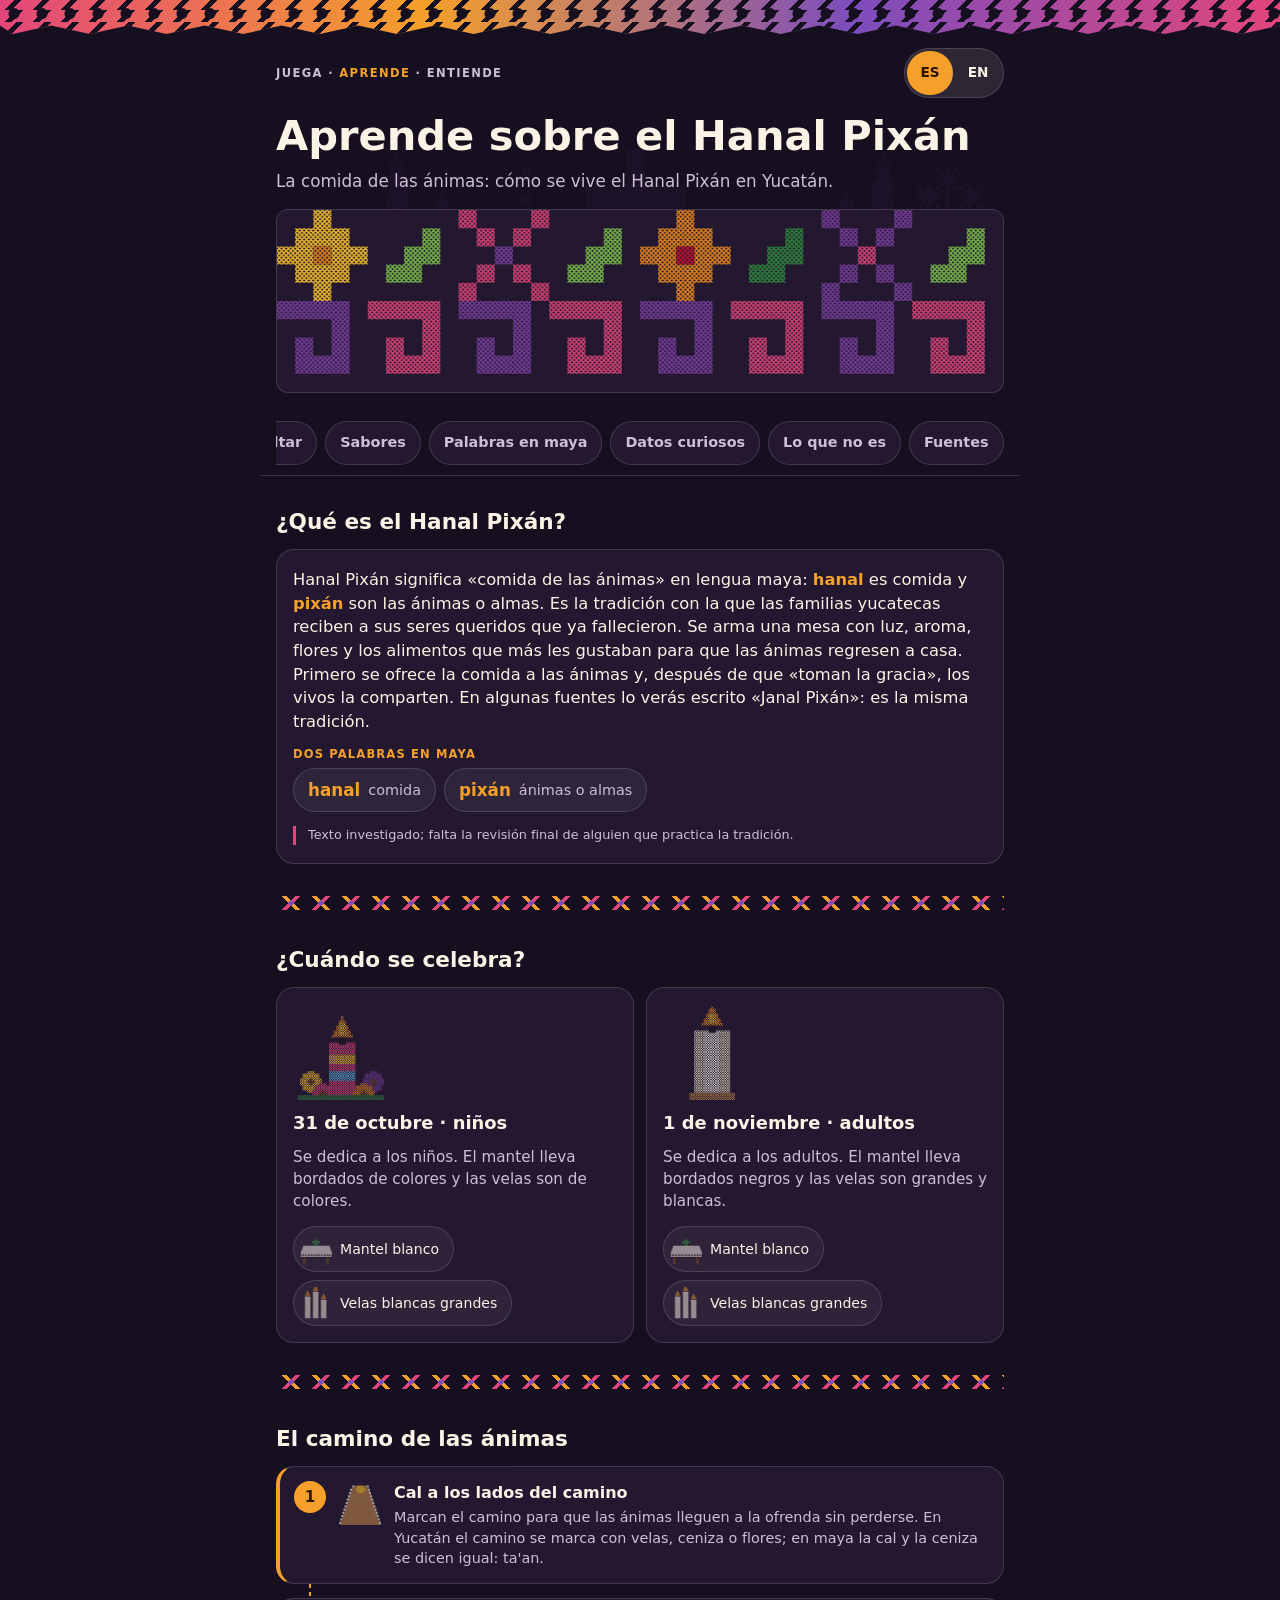
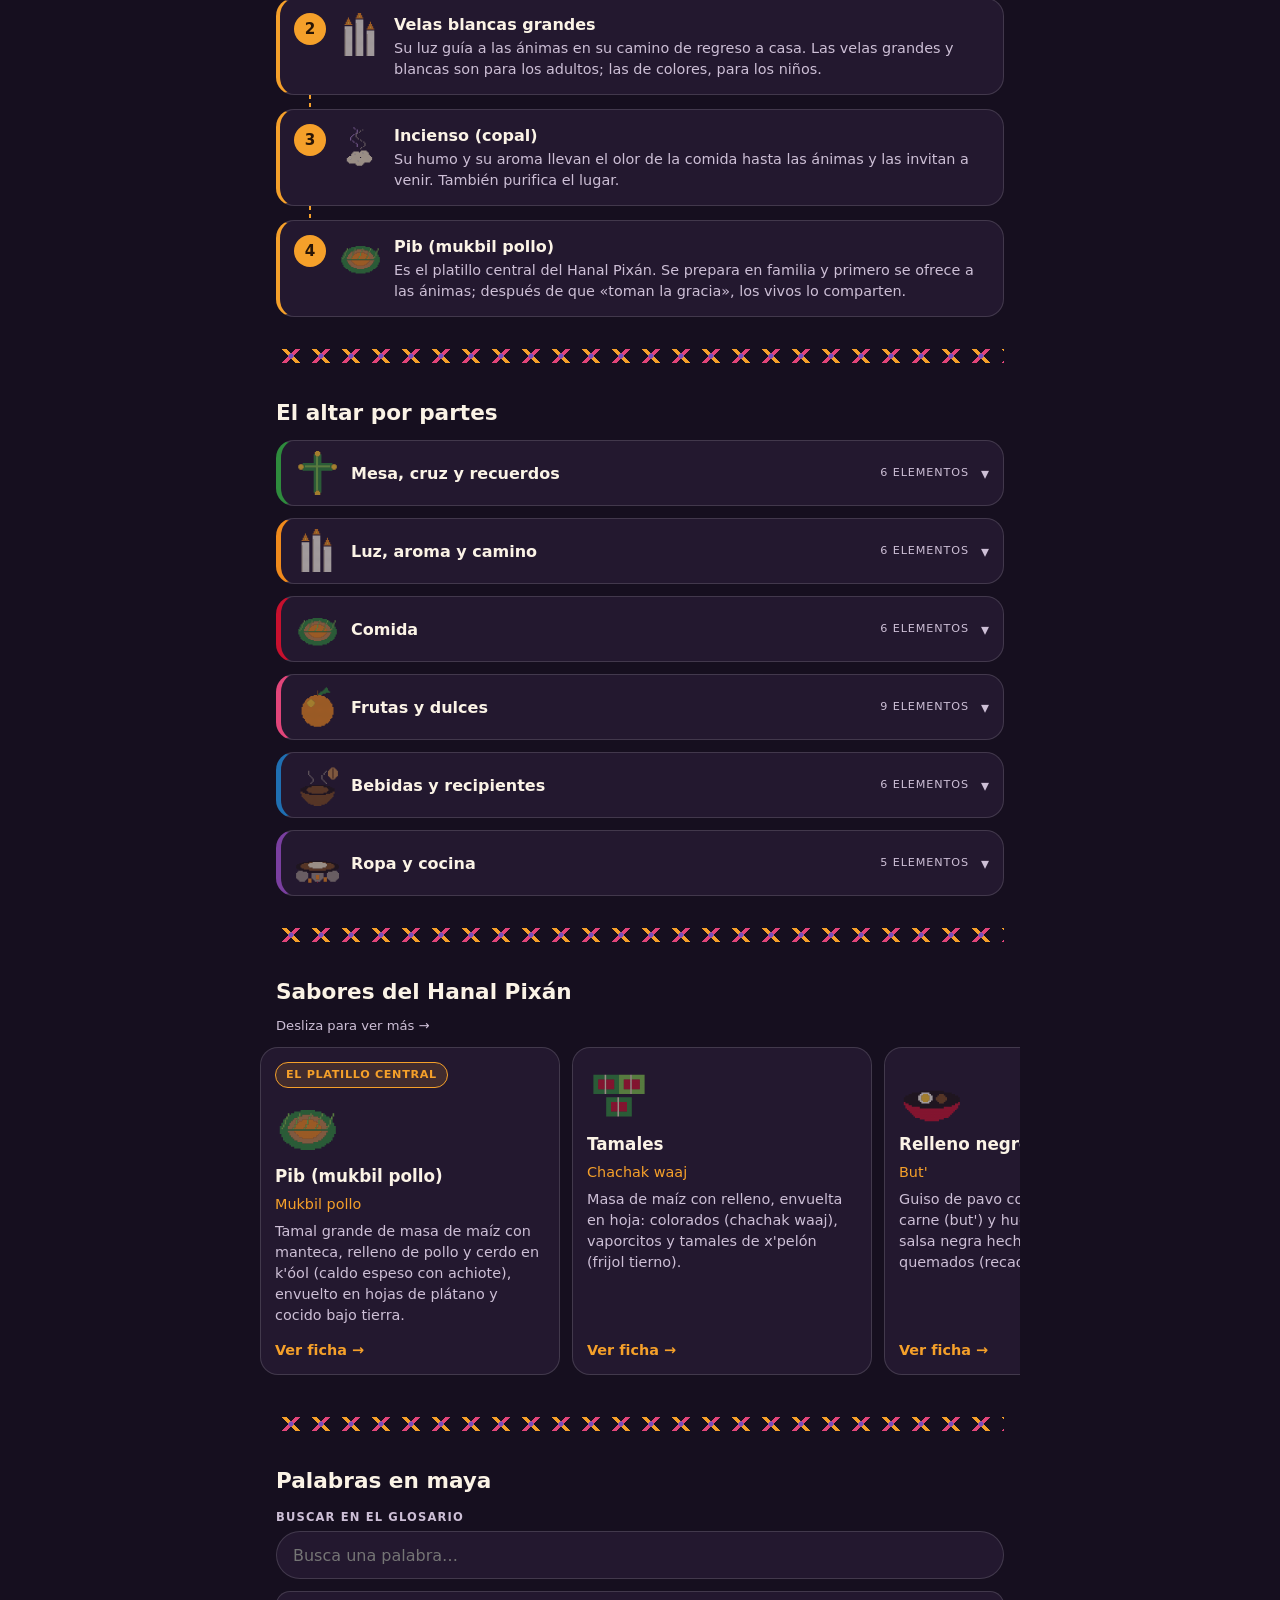
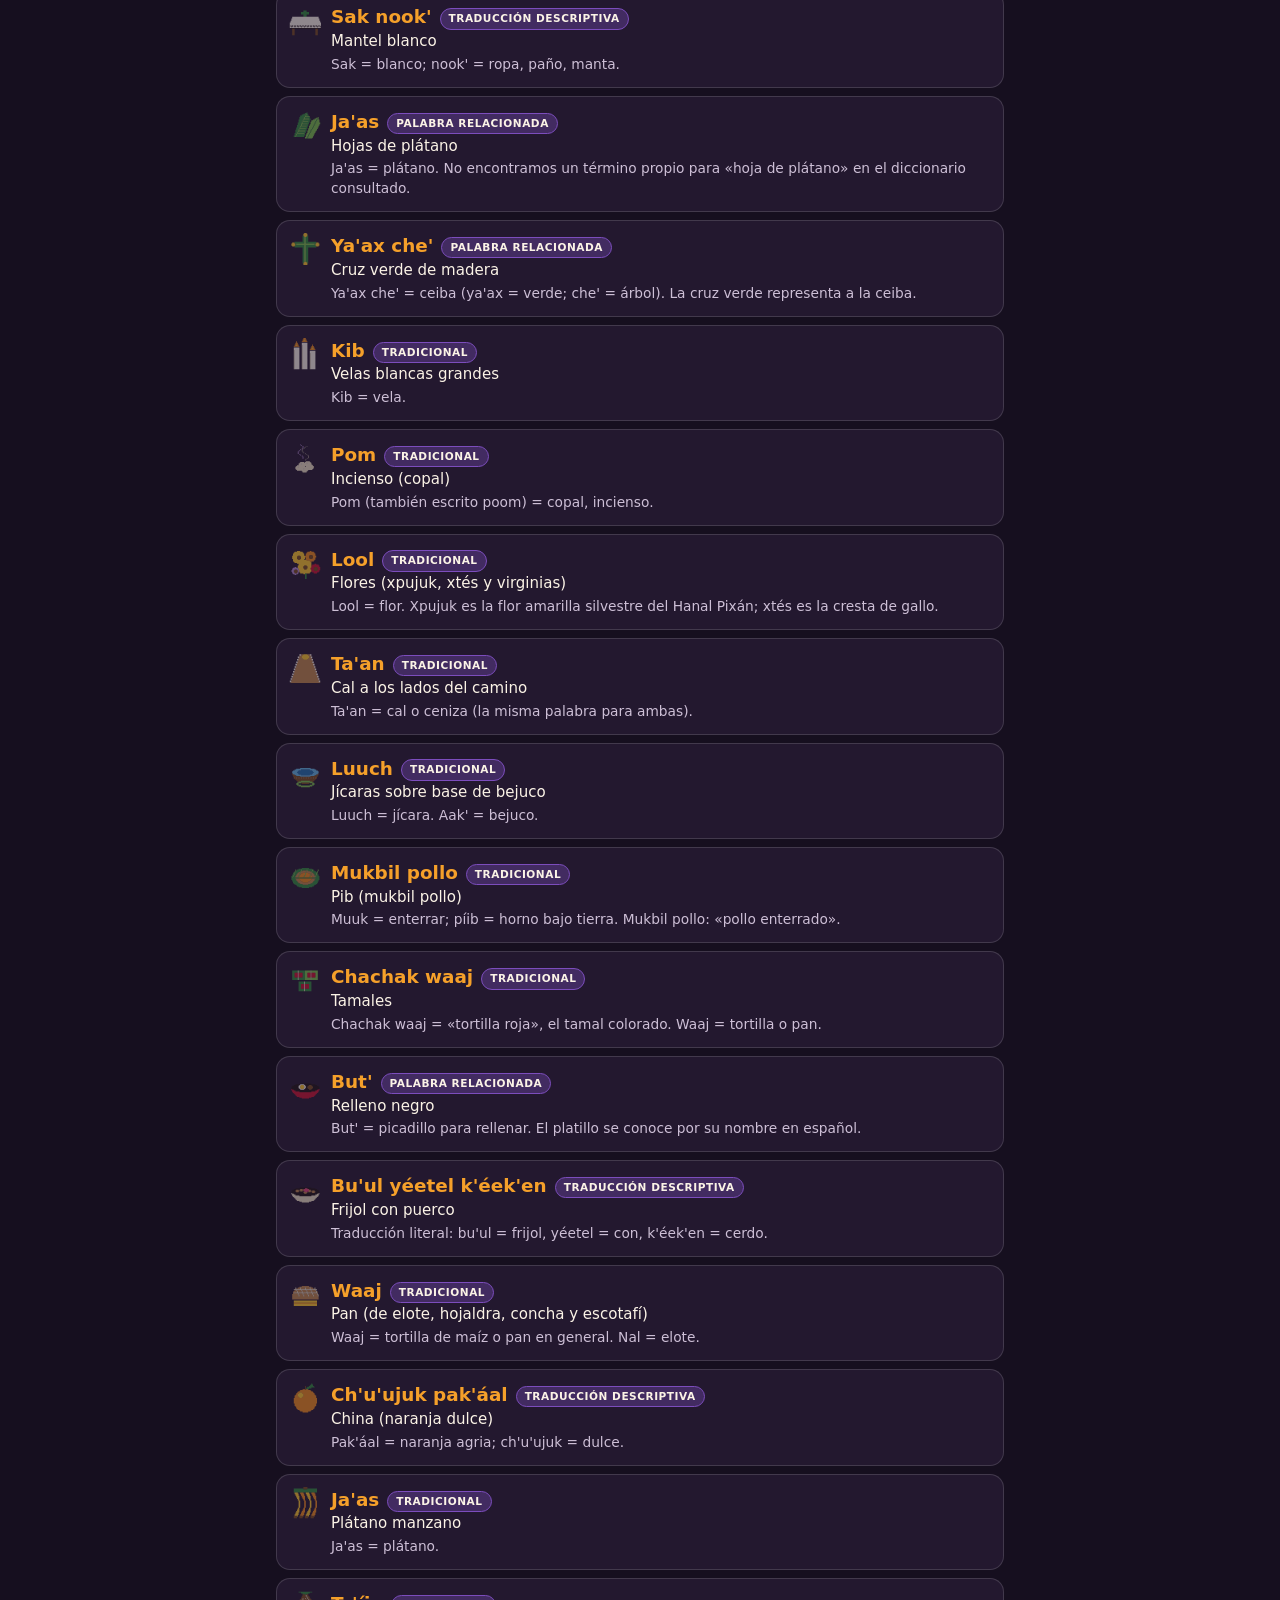
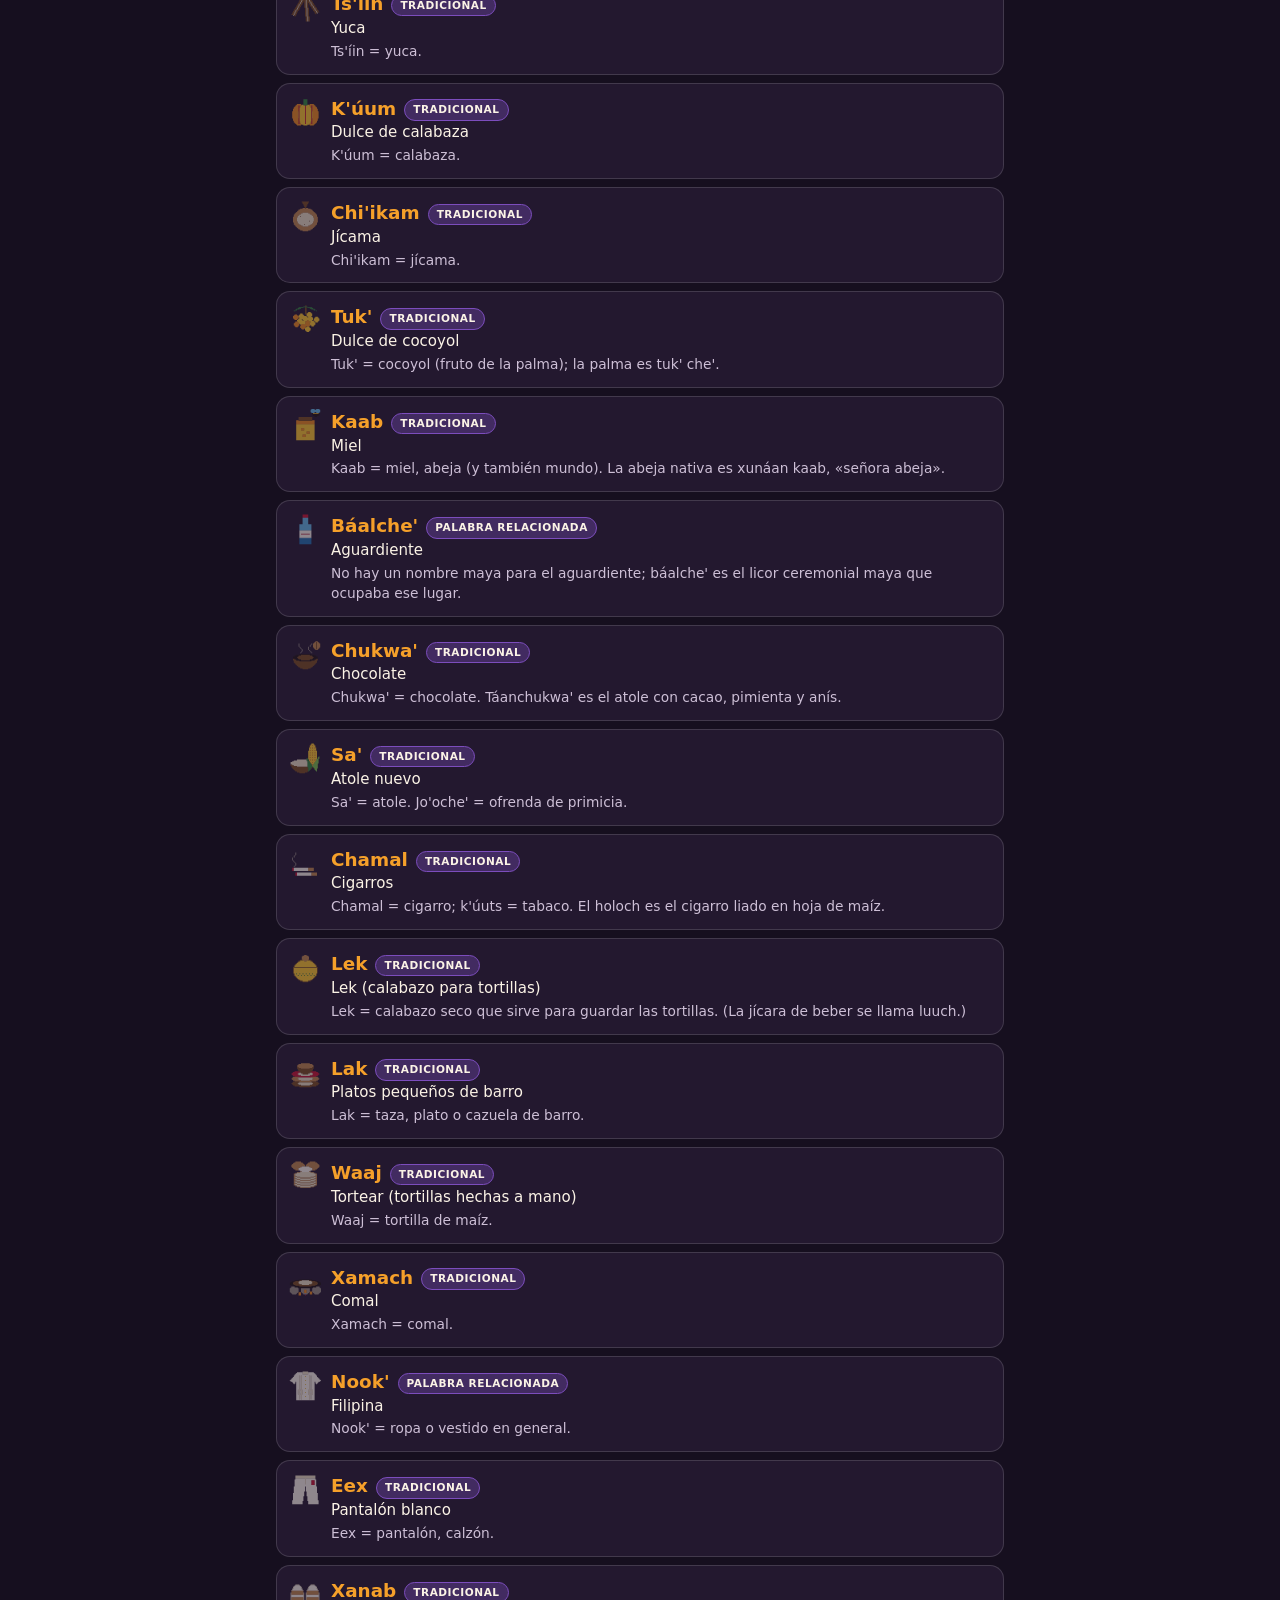
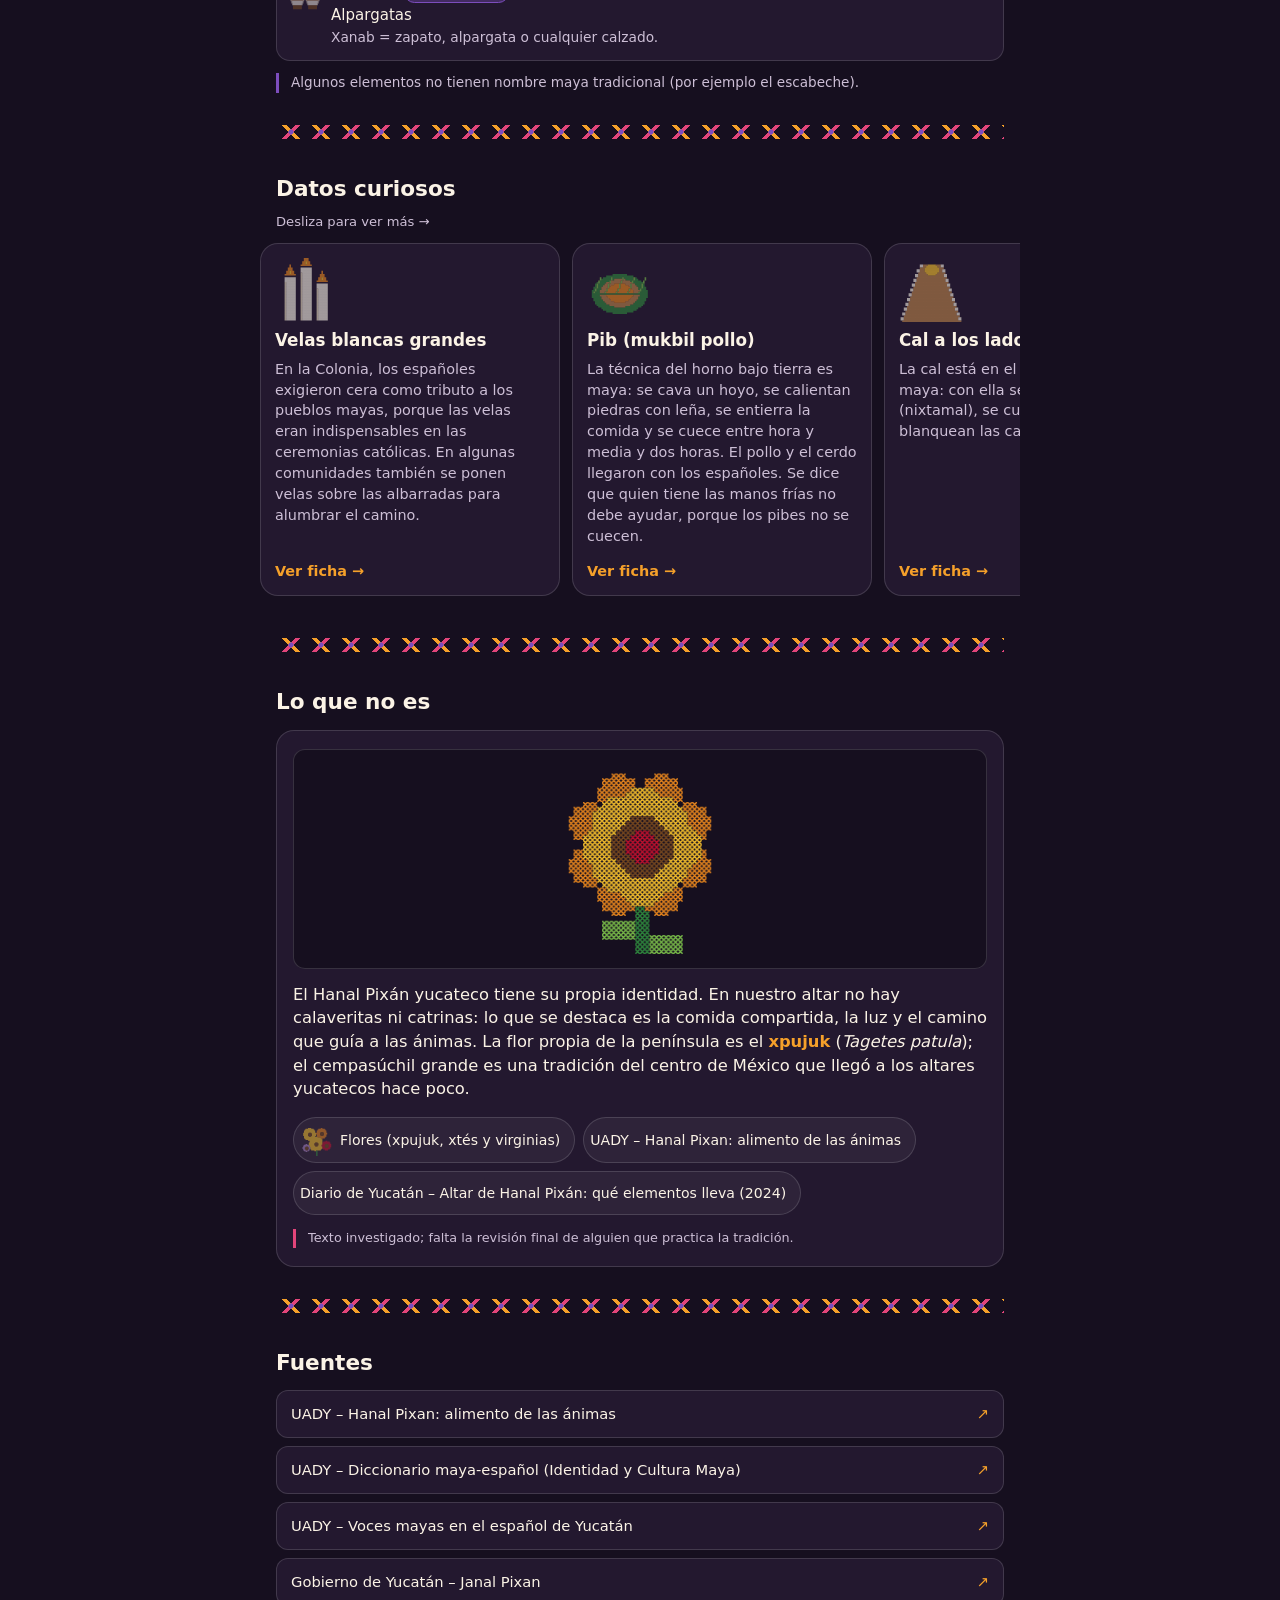
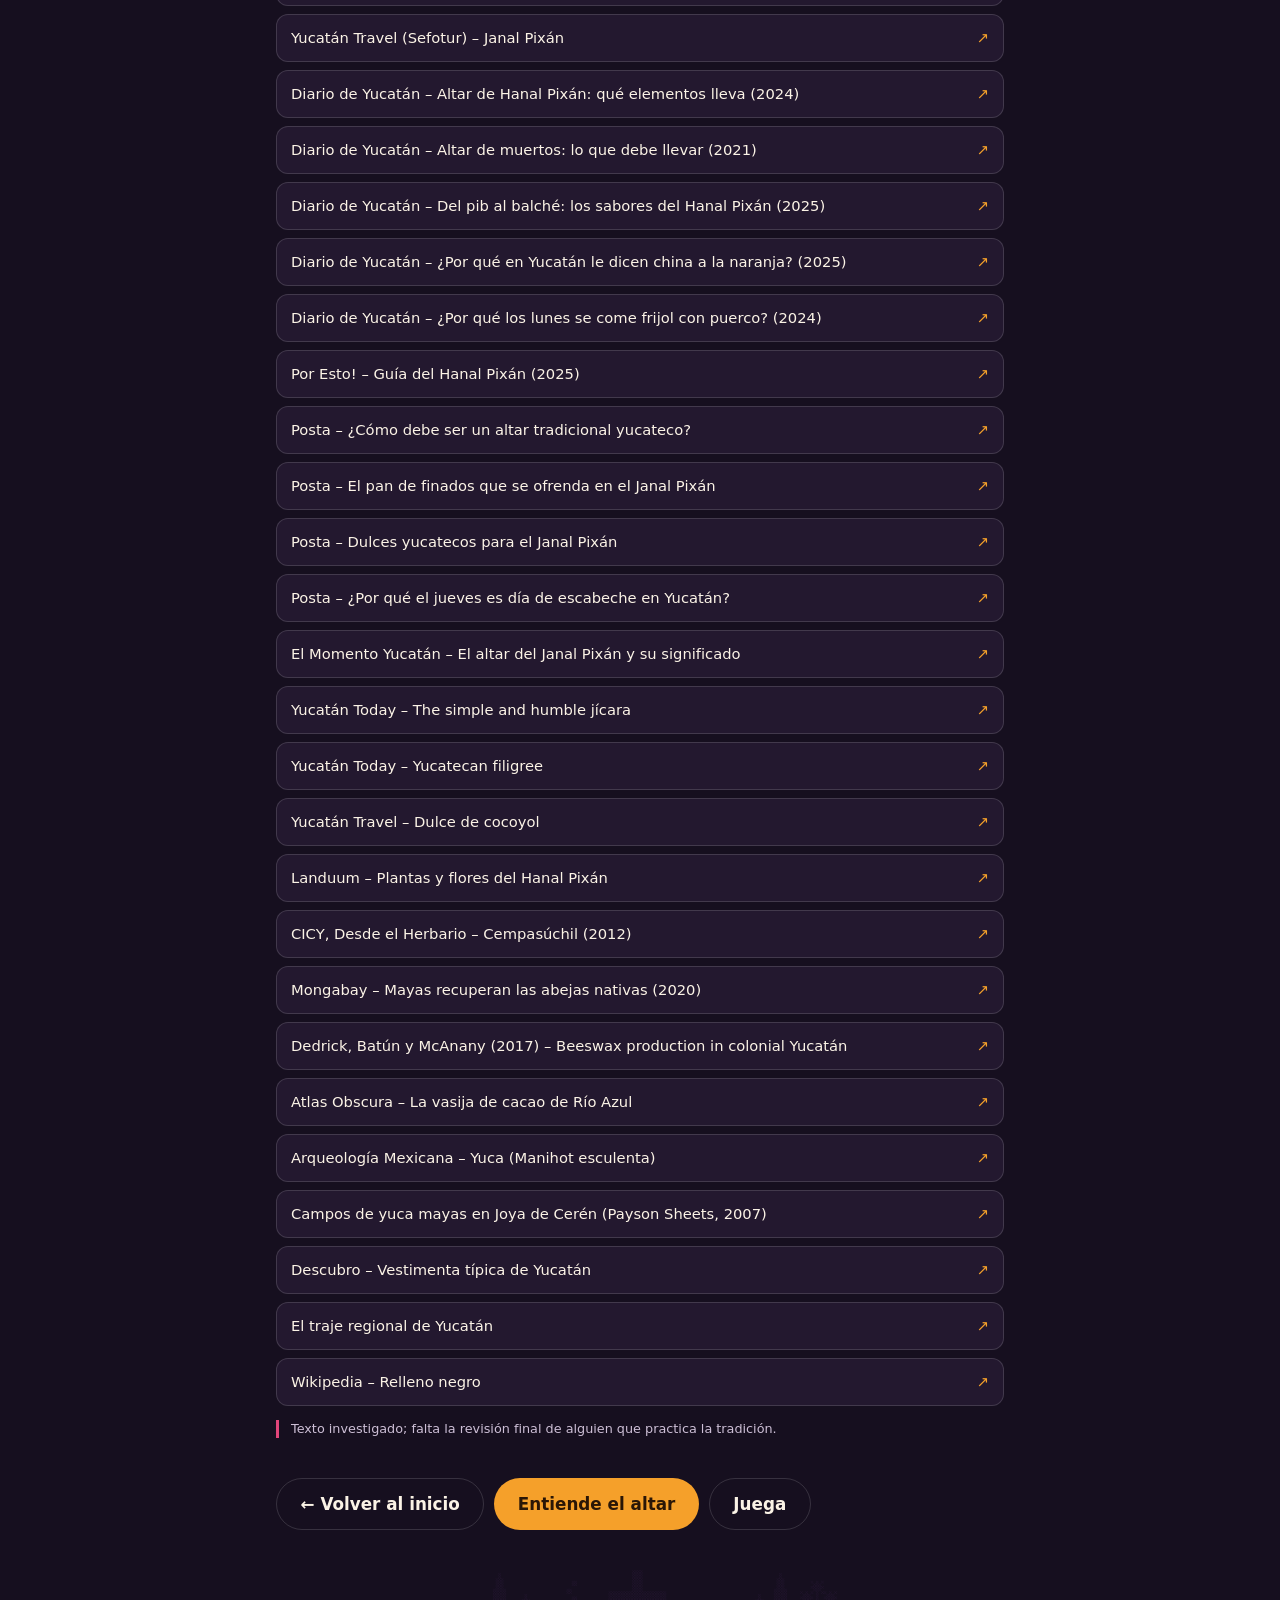
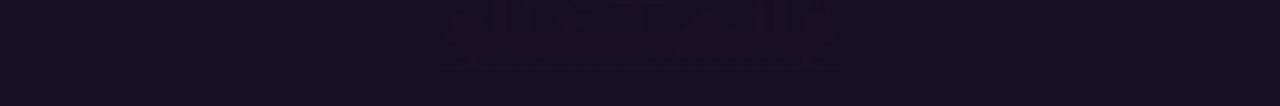
==== aprende/index.html @ 74413ccb "Aprende: pagina del Hanal Pixan (ES/EN) con SVG en punto de cruz, unida al inicio" ====
<!doctype html>
<html lang="es">
<head>
  <meta charset="utf-8">
  <meta name="viewport" content="width=device-width, initial-scale=1, viewport-fit=cover">
  <meta name="theme-color" content="#160f1f">
  <meta name="description" content="Aprende qué es el Hanal Pixán de Yucatán: cuándo se celebra, cómo se arma el altar, qué se come y las palabras en maya.">
  <title>Aprende · Hanal Pixán</title>
  <link rel="stylesheet" href="css/aprende.css">
</head>
<body>
  <div class="papel-picado" aria-hidden="true"></div>

  <noscript>
    <div class="noscript-aviso">
      <p lang="es">Esta página necesita JavaScript: los textos, las fichas y el cambio de idioma se cargan con él. Mientras tanto puedes ver la sección <a href="../entiende/">Entiende</a>.</p>
      <p lang="en">This page needs JavaScript: its texts, cards and language switch are loaded with it. In the meantime you can visit the <a href="../entiende/">Understand</a> section.</p>
    </div>
  </noscript>

  <main>
    <!-- 1) Cabecera -->
    <header class="cabecera" id="cabecera">
      <img class="silueta-altar silueta-altar--cabecera" src="img/iconos/altar-silueta.svg" alt="" loading="lazy" width="160" height="48" aria-hidden="true">
      <div class="fila-arriba">
        <p class="eyebrow"><span data-t="navJuega"></span> · <span class="resalta" data-t="navAprende"></span> · <span data-t="navEntiende"></span></p>
        <div data-idioma></div>
      </div>
      <h1 data-t="tituloPagina">Aprende sobre el Hanal Pixán</h1>
      <p class="intro" data-t-html="subtitulo">La comida de las ánimas: cómo se vive el Hanal Pixán en Yucatán.</p>
      <img class="cabecera-svg" data-img="cabecera" src="img/iconos/cabecera.svg" alt="" loading="lazy" width="160" height="40">
    </header>

    <!-- Menú de anclas -->
    <nav class="menu-anclas" aria-label="Secciones / Sections">
      <ul>
        <li><a href="#que-es" data-t="navQueEs"></a></li>
        <li><a href="#cuando" data-t="navCuando"></a></li>
        <li><a href="#camino" data-t="navCamino"></a></li>
        <li><a href="#altar" data-t="navAltar"></a></li>
        <li><a href="#sabores" data-t="navSabores"></a></li>
        <li><a href="#maya" data-t="navMaya"></a></li>
        <li><a href="#curiosos" data-t="navCuriosos"></a></li>
        <li><a href="#no-es" data-t="navNoEs"></a></li>
        <li><a href="#fuentes" data-t="navFuentes"></a></li>
      </ul>
    </nav>

    <p class="aviso-error" id="aviso-error" hidden></p>
    <p class="glos-vacio" id="cargando"></p>

    <!-- 2) ¿Qué es el Hanal Pixán? -->
    <section class="seccion" id="que-es">
      <h2 data-t="queEsTitulo">¿Qué es el Hanal Pixán?</h2>
      <div class="tarjeta">
        <p class="parrafo" data-t-html="textoB"></p>
        <span class="etiqueta" data-t="vocabTitulo"></span>
        <ul class="vocab">
          <li><b lang="yua">hanal</b><span data-t="significadoHanal"></span></li>
          <li><b lang="yua">pixán</b><span data-t="significadoPixan"></span></li>
        </ul>
        <p class="borrador" data-aviso hidden></p>
      </div>
    </section>

    <div class="separador-cruz" aria-hidden="true"></div>

    <!-- 3) ¿Cuándo se celebra? -->
    <section class="seccion" id="cuando">
      <h2 data-t="cuandoTitulo">¿Cuándo se celebra?</h2>
      <div class="fechas">
        <article class="fecha">
          <img class="fecha-svg" data-img="ninos" src="img/iconos/ninos.svg" alt="" loading="lazy">
          <h3 data-t="fecha31">31 de octubre · niños</h3>
          <p data-t="fecha31Texto"></p>
          <div class="chips" data-chips="ninos"></div>
        </article>
        <article class="fecha">
          <img class="fecha-svg" data-img="adultos" src="img/iconos/adultos.svg" alt="" loading="lazy">
          <h3 data-t="fecha1">1 de noviembre · adultos</h3>
          <p data-t="fecha1Texto"></p>
          <div class="chips" data-chips="adultos"></div>
        </article>
      </div>
    </section>

    <div class="separador-cruz" aria-hidden="true"></div>

    <!-- 4) El camino de las ánimas -->
    <section class="seccion" id="camino">
      <h2 data-t="caminoTitulo">El camino de las ánimas</h2>
      <ol class="camino" id="camino-pasos"></ol>
    </section>

    <div class="separador-cruz" aria-hidden="true"></div>

    <!-- 5) El altar por partes -->
    <section class="seccion" id="altar">
      <h2 data-t="altarTitulo">El altar por partes</h2>
      <div id="altar-zonas"></div>
    </section>

    <div class="separador-cruz" aria-hidden="true"></div>

    <!-- 6) Sabores del Hanal Pixán -->
    <section class="seccion" id="sabores">
      <h2 data-t="saboresTitulo">Sabores del Hanal Pixán</h2>
      <p class="pista-carrusel" data-t="desliza"></p>
      <div class="carrusel" id="sabores-carrusel"></div>
    </section>

    <div class="separador-cruz" aria-hidden="true"></div>

    <!-- 7) Palabras en maya -->
    <section class="seccion" id="maya">
      <h2 data-t="mayaTitulo">Palabras en maya</h2>
      <label class="etiqueta suave" for="buscador" data-t="buscadorLabel"></label>
      <input class="buscador" id="buscador" type="search" autocomplete="off">
      <p class="glos-vacio" id="glos-vacio" hidden></p>
      <ul class="glosario" id="glosario"></ul>
      <p class="nota-glosario" data-t="notaSin"></p>
    </section>

    <div class="separador-cruz" aria-hidden="true"></div>

    <!-- 8) Datos curiosos -->
    <section class="seccion" id="curiosos">
      <h2 data-t="curiososTitulo">Datos curiosos</h2>
      <p class="pista-carrusel" data-t="desliza"></p>
      <div class="carrusel" id="curiosos-carrusel"></div>
    </section>

    <div class="separador-cruz" aria-hidden="true"></div>

    <!-- 9) Lo que no es -->
    <section class="seccion" id="no-es">
      <h2 data-t="noEsTitulo">Lo que no es</h2>
      <div class="tarjeta" id="tarjeta-no-es">
        <p class="parrafo" data-t-html="textoC"></p>
        <div class="chips" id="no-es-chips"></div>
        <p class="borrador" data-aviso hidden></p>
      </div>
    </section>

    <div class="separador-cruz" aria-hidden="true"></div>

    <!-- 10) Fuentes -->
    <section class="seccion" id="fuentes">
      <h2 data-t="fuentesTitulo">Fuentes</h2>
      <ul class="fuentes-lista" id="fuentes-lista"></ul>
      <p class="borrador" data-aviso hidden></p>
    </section>

    <!-- 11) Pie -->
    <footer class="pie">
      <img class="silueta-altar silueta-altar--pie" src="img/iconos/altar-silueta.svg" alt="" loading="lazy" width="160" height="48" aria-hidden="true">
      <a class="boton secundario" href="../index.html" data-interno="../index.html" data-t="inicio"></a>
      <a class="boton" href="../entiende/" data-interno="../entiende/" data-t="irEntiende"></a>
      <a class="boton secundario" href="../juega/" data-interno="../juega/" data-t="irJuega"></a>
    </footer>
  </main>

  <script src="js/textos.js"></script>
  <script src="js/aprende.js"></script>
</body>
</html>
---- aprende/css/aprende.css ----
/* Aprende — estilos (mobile-first). Paleta compartida con Entiende, redeclarada aquí
   para no depender de esa carpeta. */
:root {
  --fondo: #160f1f;
  --fondo-2: #23182f;
  --texto: #fbf3e6;
  --texto-suave: #cdbfd6;
  --naranja: #f5a02a;   /* xpujuk */
  --rosa: #e2457a;      /* papel picado */
  --morado: #7c4dbd;
  --borde: rgba(255, 255, 255, 0.14);
  --sombra: 0 10px 30px rgba(0, 0, 0, 0.45);
  --radio: 18px;
}

* { box-sizing: border-box; }

html { scroll-behavior: smooth; }

html, body {
  margin: 0;
  background: var(--fondo);
  color: var(--texto);
  font-family: system-ui, -apple-system, "Segoe UI", Roboto, sans-serif;
  line-height: 1.45;
  -webkit-tap-highlight-color: transparent;
}

body { overflow-x: hidden; }

img { max-width: 100%; image-rendering: auto; }

/* Foto real (el equipo puede agregarla): se recorta a la caja, nunca queda estirada */
img.foto { display: block; object-fit: cover; border-radius: 12px; }

a { color: var(--naranja); }

:focus-visible { outline: 3px solid var(--naranja); outline-offset: 2px; }

[hidden] { display: none !important; }

main {
  max-width: 520px;
  margin: 0 auto;
  padding: 0 16px calc(36px + env(safe-area-inset-bottom));
}
@media (min-width: 900px) { main { max-width: 760px; } }

/* ---------- Franja de papel picado (CSS puro) ---------- */
.papel-picado {
  height: 34px;
  background:
    radial-gradient(circle at 50% 40%, var(--fondo) 5px, transparent 6px) 0 0 / 28px 34px,
    linear-gradient(135deg, transparent 40%, var(--fondo) 41% 59%, transparent 60%) 0 22px / 28px 12px,
    linear-gradient(90deg, var(--rosa), var(--naranja), var(--morado), var(--rosa));
  clip-path: polygon(0 0, 100% 0, 100% 75%, 97% 100%, 94% 75%, 91% 100%, 88% 75%, 85% 100%, 82% 75%, 79% 100%, 76% 75%, 73% 100%, 70% 75%, 67% 100%, 64% 75%, 61% 100%, 58% 75%, 55% 100%, 52% 75%, 49% 100%, 46% 75%, 43% 100%, 40% 75%, 37% 100%, 34% 75%, 31% 100%, 28% 75%, 25% 100%, 22% 75%, 19% 100%, 16% 75%, 13% 100%, 10% 75%, 7% 100%, 4% 75%, 1% 100%, 0 75%);
}

/* ---------- Botones y píldoras ---------- */
.boton {
  display: inline-flex;
  align-items: center;
  justify-content: center;
  gap: 0.5em;
  min-height: 52px;
  padding: 0 1.4em;
  border: 0;
  border-radius: 999px;
  background: var(--naranja);
  color: #2a1606;
  font: inherit;
  font-weight: 700;
  font-size: 1.05rem;
  text-decoration: none;
  cursor: pointer;
}
.boton.secundario {
  background: transparent;
  color: var(--texto);
  border: 1.5px solid var(--borde);
}

/* ---------- Selector de idioma ---------- */
.selector-idioma {
  display: inline-flex;
  padding: 2px;
  gap: 2px;
  border-radius: 999px;
  background: rgba(255, 255, 255, 0.1);
  border: 1px solid var(--borde);
}
.selector-idioma button {
  min-width: 46px;
  min-height: 44px;
  padding: 0 10px;
  border: 0;
  border-radius: 999px;
  background: transparent;
  color: var(--texto);
  font: inherit;
  font-weight: 700;
  font-size: 0.85rem;
  cursor: pointer;
}
.selector-idioma button[aria-pressed="true"] { background: var(--naranja); color: #2a1606; }

/* ---------- Cabecera ---------- */
.cabecera {
  position: relative;
  padding-top: 14px;
}
/* el contenido se posiciona para que se pinte por delante de la silueta */
.cabecera > :not(.silueta-altar) { position: relative; }
.fila-arriba {
  display: flex;
  justify-content: space-between;
  align-items: center;
  gap: 12px;
}
.eyebrow {
  margin: 0;
  color: var(--texto-suave);
  font-weight: 700;
  letter-spacing: 0.12em;
  text-transform: uppercase;
  font-size: 0.72rem;
}
.eyebrow .resalta { color: var(--naranja); }

h1 {
  font-size: clamp(1.9rem, 8vw, 2.6rem);
  line-height: 1.08;
  margin: 16px 0 10px;
}
.intro { color: var(--texto-suave); margin: 0 0 16px; font-size: 1.05rem; }

.cabecera-svg {
  display: block;
  width: 100%;
  height: auto;
  border: 1px solid var(--borde);
  border-radius: 12px;
  background: var(--fondo-2);
}

/* ---------- Silueta de altar (marca de agua al 10%) ----------
   Dos apariciones: detrás del título en la cabecera y detrás de los botones del
   pie. La máscara se disuelve sobre las 10 primeras filas, que el dibujo deja
   vacías, así que nunca se le corta la cruz ni las llamas. Decoración: sin lectura. */
.silueta-altar {
  position: absolute;
  display: block;
  height: auto;
  opacity: 0.1;
  pointer-events: none;
  -webkit-mask-image: linear-gradient(to bottom, transparent 0, #000 22%, #000 100%);
  mask-image: linear-gradient(to bottom, transparent 0, #000 22%, #000 100%);
}
.silueta-altar--cabecera {
  left: 0;
  right: 0;
  top: 50%;
  width: 100%;
  transform: translateY(-50%);
}
.silueta-altar--pie {
  left: 0;
  right: 0;
  bottom: 0;
  width: min(100%, 420px);
  margin-inline: auto;
}

/* ---------- Menú de anclas (pegajoso) ---------- */
.menu-anclas {
  position: sticky;
  top: 0;
  z-index: 30;
  margin: 18px -16px 0;
  padding: 10px 16px;
  background: var(--fondo);
  border-bottom: 1px solid var(--borde);
}
.menu-anclas ul {
  display: flex;
  gap: 8px;
  list-style: none;
  margin: 0;
  padding: 0;
  overflow-x: auto;
  scrollbar-width: none;
}
.menu-anclas ul::-webkit-scrollbar { display: none; }
.menu-anclas a {
  display: inline-flex;
  align-items: center;
  min-height: 44px;
  padding: 0 14px;
  border: 1px solid var(--borde);
  border-radius: 999px;
  background: var(--fondo-2);
  color: var(--texto-suave);
  text-decoration: none;
  font-size: 0.9rem;
  font-weight: 600;
  white-space: nowrap;
}
.menu-anclas a.activo {
  background: var(--naranja);
  border-color: var(--naranja);
  color: #2a1606;
}

/* ---------- Secciones y tarjetas ---------- */
.seccion { margin-top: 30px; scroll-margin-top: 66px; }
.seccion h2 { font-size: 1.35rem; margin: 0 0 12px; }
.seccion .sub { margin: -6px 0 12px; color: var(--texto-suave); font-size: 0.95rem; }

.tarjeta {
  background: var(--fondo-2);
  border: 1px solid var(--borde);
  border-radius: var(--radio);
  padding: 18px 16px;
}
.tarjeta + .tarjeta { margin-top: 12px; }
.parrafo { margin: 0 0 12px; font-size: 1.02rem; }
.parrafo:last-child { margin-bottom: 0; }
.parrafo em[lang="yua"] { color: var(--naranja); font-style: normal; font-weight: 600; }

/* Imagen general dentro de una tarjeta (foto real si existe; si no, el SVG) */
.img-seccion {
  display: block;
  width: 100%;
  max-height: 220px;
  margin-bottom: 14px;
  border-radius: 12px;
}
.img-seccion:not(.foto) {
  object-fit: contain;
  padding: 14px;
  background: var(--fondo);
  border: 1px solid var(--borde);
}

.etiqueta {
  display: block;
  margin-bottom: 6px;
  color: var(--naranja);
  font-size: 0.72rem;
  font-weight: 700;
  letter-spacing: 0.1em;
  text-transform: uppercase;
}
.etiqueta.suave { color: var(--texto-suave); }

/* Palabras: hanal / pixán */
.vocab {
  list-style: none;
  display: flex;
  flex-wrap: wrap;
  gap: 8px;
  margin: 4px 0 0;
  padding: 0;
}
.vocab li {
  display: flex;
  align-items: center;
  gap: 8px;
  min-height: 44px;
  padding: 8px 14px;
  border: 1px solid var(--borde);
  border-radius: 999px;
  background: rgba(255, 255, 255, 0.06);
  font-size: 0.9rem;
}
.vocab b { color: var(--naranja); font-size: 1.05rem; }
.vocab span { color: var(--texto-suave); }

/* ---------- Separador de punto de cruz ---------- */
.separador-cruz {
  height: 22px;
  padding: 4px 0;
  margin-top: 28px;
  background-image:
    radial-gradient(circle at 50% 50%, var(--morado) 0 2.4px, transparent 2.8px),
    linear-gradient(45deg, transparent calc(50% - 2px), var(--naranja) calc(50% - 2px) calc(50% + 2px), transparent calc(50% + 2px)),
    linear-gradient(-45deg, transparent calc(50% - 2px), var(--rosa) calc(50% - 2px) calc(50% + 2px), transparent calc(50% + 2px));
  background-size: 30px 14px, 30px 14px, 30px 14px;
  background-repeat: repeat-x;
  background-origin: content-box;
  background-clip: content-box;
}

/* ---------- Fechas (31 oct / 1 nov) ---------- */
.fechas { display: grid; gap: 12px; }
@media (min-width: 560px) { .fechas { grid-template-columns: 1fr 1fr; } }

.fecha {
  display: flex;
  flex-direction: column;
  gap: 10px;
  background: var(--fondo-2);
  border: 1px solid var(--borde);
  border-radius: var(--radio);
  padding: 16px;
}
.fecha .fecha-svg { width: 96px; height: 96px; }
.fecha h3 { margin: 0; font-size: 1.12rem; }
.fecha p { margin: 0; color: var(--texto-suave); font-size: 0.95rem; }

.chips { display: flex; flex-wrap: wrap; gap: 8px; margin-top: auto; padding-top: 4px; }
.chip {
  display: inline-flex;
  align-items: center;
  gap: 8px;
  min-height: 44px;
  padding: 6px 14px 6px 6px;
  border: 1px solid var(--borde);
  border-radius: 999px;
  background: rgba(255, 255, 255, 0.05);
  color: var(--texto);
  font: inherit;
  font-size: 0.88rem;
  text-align: left;
  text-decoration: none;
  cursor: pointer;
}
.chip img { width: 32px; height: 32px; flex: none; }
.chip:hover { border-color: var(--naranja); }

/* ---------- Camino de las ánimas (línea de tiempo) ---------- */
.camino { list-style: none; margin: 0; padding: 0; }
.camino li { position: relative; margin-bottom: 14px; }
.camino li:not(:last-child)::after {
  content: "";
  position: absolute;
  left: 33px;
  bottom: -15px;
  width: 2px;
  height: 15px;
  background: repeating-linear-gradient(180deg, var(--naranja) 0 4px, transparent 4px 8px);
}
.paso {
  display: flex;
  align-items: flex-start;
  gap: 12px;
  width: 100%;
  min-height: 52px;
  padding: 14px;
  background: var(--fondo-2);
  border: 1px solid var(--borde);
  border-left: 4px solid var(--naranja);
  border-radius: var(--radio);
  color: var(--texto);
  font: inherit;
  text-align: left;
  cursor: pointer;
}
.paso:hover { border-color: var(--naranja); }
.paso-n {
  flex: none;
  width: 32px;
  height: 32px;
  display: grid;
  place-items: center;
  border-radius: 50%;
  background: var(--naranja);
  color: #2a1606;
  font-weight: 700;
  font-size: 0.95rem;
}
.paso-img { width: 44px; height: 44px; flex: none; }
.paso-txt { display: block; }
.paso-txt strong { display: block; font-size: 1rem; }
.paso-txt span { display: block; margin-top: 2px; color: var(--texto-suave); font-size: 0.9rem; }

/* ---------- Altar por partes (acordeones) ---------- */
.zona {
  background: var(--fondo-2);
  border: 1px solid var(--borde);
  border-left: 5px solid var(--zona, var(--naranja));
  border-radius: var(--radio);
  margin-bottom: 12px;
  overflow: hidden;
}
.zona summary {
  display: flex;
  align-items: center;
  gap: 12px;
  min-height: 62px;
  padding: 10px 14px;
  cursor: pointer;
  list-style: none;
}
.zona summary::-webkit-details-marker { display: none; }
.zona summary::after {
  content: "▾";
  color: var(--texto-suave);
  font-size: 1rem;
  transition: transform 0.2s;
}
.zona[open] summary::after { transform: rotate(180deg); }
.zona-icono { width: 44px; height: 44px; flex: none; }
.zona-nombre { flex: 1; font-weight: 700; }
.zona-cuenta {
  color: var(--texto-suave);
  font-size: 0.7rem;
  letter-spacing: 0.08em;
  text-transform: uppercase;
}
.zona-lista {
  list-style: none;
  margin: 0;
  padding: 8px 10px 12px;
  display: grid;
  gap: 6px;
  border-top: 1px solid var(--borde);
}
.el-btn {
  display: flex;
  align-items: center;
  gap: 10px;
  width: 100%;
  min-height: 56px;
  padding: 8px 10px;
  background: rgba(255, 255, 255, 0.04);
  border: 1px solid transparent;
  border-radius: 12px;
  color: var(--texto);
  font: inherit;
  text-align: left;
  cursor: pointer;
}
.el-btn:hover, .el-btn:focus-visible { border-color: var(--borde); background: rgba(255, 255, 255, 0.07); }
.el-btn img { width: 44px; height: 44px; flex: none; }
.el-btn .el-n { display: block; color: var(--naranja); font-size: 0.75rem; font-weight: 700; }
.el-btn .el-nombre { display: block; font-weight: 600; font-size: 0.98rem; }
.el-btn small { display: block; color: var(--texto-suave); font-size: 0.84rem; }

/* ---------- Carruseles (Sabores / Datos curiosos) ---------- */
.pista-carrusel { margin: -4px 0 10px; color: var(--texto-suave); font-size: 0.82rem; }
.carrusel {
  display: grid;
  grid-auto-flow: column;
  grid-auto-columns: min(80%, 300px);
  gap: 12px;
  overflow-x: auto;
  scroll-snap-type: x mandatory;
  margin: 0 -16px;
  padding: 2px 16px 10px;
  scrollbar-width: none;
}
.carrusel::-webkit-scrollbar { display: none; }
.carrusel > * { scroll-snap-align: start; }

.card {
  display: flex;
  flex-direction: column;
  gap: 6px;
  min-height: 100%;
  padding: 14px;
  background: var(--fondo-2);
  border: 1px solid var(--borde);
  border-radius: var(--radio);
  color: var(--texto);
  font: inherit;
  text-align: left;
  cursor: pointer;
}
.card:hover { border-color: var(--naranja); }
.card .card-svg { width: 64px; height: 64px; }
.card .nombre { font-weight: 700; font-size: 1.05rem; }
.card .maya { color: var(--naranja); font-size: 0.9rem; }
.card .frase { color: var(--texto-suave); font-size: 0.9rem; }
.card .ver-ficha {
  margin-top: auto;
  padding-top: 8px;
  color: var(--naranja);
  font-weight: 700;
  font-size: 0.9rem;
}
.badge {
  align-self: flex-start;
  padding: 4px 10px;
  border: 1px solid var(--naranja);
  border-radius: 999px;
  background: rgba(245, 160, 42, 0.14);
  color: var(--naranja);
  font-size: 0.7rem;
  font-weight: 700;
  letter-spacing: 0.06em;
  text-transform: uppercase;
}

/* ---------- Palabras en maya ---------- */
.buscador {
  width: 100%;
  min-height: 48px;
  padding: 0 16px;
  border: 1px solid var(--borde);
  border-radius: 999px;
  background: var(--fondo-2);
  color: var(--texto);
  font: inherit;
  font-size: 1rem;
}
.glosario { list-style: none; margin: 12px 0 0; padding: 0; display: grid; gap: 8px; }
.glos-item {
  display: flex;
  align-items: flex-start;
  gap: 10px;
  padding: 12px;
  background: var(--fondo-2);
  border: 1px solid var(--borde);
  border-radius: 14px;
}
.glos-icono { width: 32px; height: 32px; flex: none; }
.palabra { color: var(--naranja); font-weight: 700; font-size: 1.15rem; }
.glos-nombre { display: block; font-size: 0.94rem; }
.glos-nota { display: block; margin-top: 2px; color: var(--texto-suave); font-size: 0.86rem; }
.glos-vacio { color: var(--texto-suave); font-size: 0.92rem; }
.nota-glosario {
  margin: 12px 0 0;
  color: var(--texto-suave);
  font-size: 0.85rem;
  padding-left: 12px;
  border-left: 3px solid var(--morado);
}
.etiqueta-tipo {
  display: inline-block;
  margin-left: 8px;
  padding: 2px 8px;
  border-radius: 999px;
  background: rgba(124, 77, 189, 0.35);
  border: 1px solid var(--morado);
  color: var(--texto);
  font-size: 0.66rem;
  font-weight: 700;
  letter-spacing: 0.05em;
  text-transform: uppercase;
  vertical-align: middle;
}

/* ---------- Fuentes ---------- */
.fuentes-lista { list-style: none; margin: 0; padding: 0; display: grid; gap: 8px; }
.fuentes-lista a {
  display: flex;
  align-items: center;
  gap: 8px;
  min-height: 48px;
  padding: 10px 14px;
  background: var(--fondo-2);
  border: 1px solid var(--borde);
  border-radius: 12px;
  color: var(--texto);
  text-decoration: none;
  font-size: 0.92rem;
}
.fuentes-lista a::after { content: "↗"; margin-left: auto; color: var(--naranja); }
.fuentes-lista a:hover { border-color: var(--naranja); }

.borrador {
  margin: 14px 0 0;
  padding-left: 12px;
  border-left: 3px solid var(--rosa);
  color: var(--texto-suave);
  font-size: 0.8rem;
}

/* ---------- Avisos ---------- */
.aviso-error {
  padding: 14px 16px;
  border-radius: 12px;
  background: rgba(226, 69, 122, 0.15);
  border: 1px solid var(--rosa);
  margin-top: 16px;
}
.noscript-aviso {
  margin: 16px;
  padding: 14px 16px;
  border-radius: 12px;
  background: rgba(245, 160, 42, 0.15);
  border: 1px solid var(--naranja);
  color: var(--texto);
}

/* ---------- Pie ---------- */
.pie {
  position: relative;
  overflow: hidden;
  display: flex;
  flex-wrap: wrap;
  gap: 10px;
  margin-top: 28px;
  padding: 12px 0 140px;   /* deja libre la zona baja: ahí se posa la silueta */
}
.pie .boton { position: relative; }

/* ---------- Ficha (hoja inferior) ---------- */
.ficha-fondo {
  position: fixed;
  inset: 0;
  z-index: 50;
  background: rgba(10, 6, 14, 0.55);
  opacity: 0;
  pointer-events: none;
  transition: opacity 0.2s;
}
.ficha-fondo.abierta { opacity: 1; pointer-events: auto; }

.ficha {
  position: fixed;
  left: 0;
  right: 0;
  bottom: 0;
  z-index: 51;
  max-height: 78vh;
  overflow-y: auto;
  padding: 10px 20px calc(24px + env(safe-area-inset-bottom));
  background: var(--fondo-2);
  border-radius: var(--radio) var(--radio) 0 0;
  box-shadow: var(--sombra);
  transform: translateY(105%);
  transition: transform 0.25s ease-out;
}
.ficha.abierta { transform: translateY(0); }
.ficha .agarre { width: 44px; height: 5px; margin: 0 auto 14px; border-radius: 9px; background: var(--borde); }
.ficha h2 { margin: 0; font-size: 1.45rem; }
.ficha .maya { margin: 4px 0 14px; color: var(--naranja); font-weight: 600; }
.ficha .maya small { color: var(--texto-suave); font-weight: 400; }
.ficha h3 {
  margin: 16px 0 4px;
  font-size: 0.8rem;
  letter-spacing: 0.08em;
  text-transform: uppercase;
  color: var(--texto-suave);
}
.ficha p { margin: 0; font-size: 1.02rem; }
.ficha .ficha-num { margin: 0 0 2px; color: var(--texto-suave); font-size: 0.8rem; letter-spacing: 0.06em; }
.ficha .acciones { display: flex; gap: 10px; margin-top: 20px; flex-wrap: wrap; }
.ficha .borrador { margin-top: 16px; font-size: 0.8rem; color: var(--texto-suave); border-left-color: var(--rosa); }

.ficha .nombres { margin: 10px 0 4px; display: grid; gap: 8px; }
.ficha .nombres > div {
  display: grid;
  grid-template-columns: 92px 1fr;
  gap: 8px;
  align-items: baseline;
  padding: 8px 12px;
  border-radius: 12px;
  background: rgba(255, 255, 255, 0.05);
}
.ficha .nombres dt {
  font-size: 0.75rem;
  text-transform: uppercase;
  letter-spacing: 0.06em;
  color: var(--texto-suave);
}
.ficha .nombres dd { margin: 0; }
.ficha .nombre-maya strong { color: var(--naranja); font-size: 1.15rem; }
.ficha .nombres small { color: var(--texto-suave); }
.ficha .nombres .nota { display: block; margin-top: 2px; font-size: 0.85rem; color: var(--texto-suave); }

.ficha .caja-imagen {
  width: 176px;
  height: 176px;
  margin-top: 16px;
  display: grid;
  place-items: center;
  background: var(--fondo);
  border: 1px solid var(--borde);
  border-radius: var(--radio);
  overflow: hidden;
}
.ficha .caja-imagen img { display: block; width: 100%; height: 100%; }
.ficha .caja-imagen img.icono { object-fit: contain; padding: 14px; }
.ficha .caja-imagen img.foto { object-fit: cover; border-radius: 12px; padding: 0; }

.ficha .fuentes { margin-top: 18px; font-size: 0.85rem; color: var(--texto-suave); }
.ficha .fuentes summary { cursor: pointer; min-height: 32px; color: var(--texto); font-size: 0.9rem; }
.ficha .fuentes ul { margin: 6px 0 0; padding-left: 1.1em; }
.ficha .fuentes li { margin-bottom: 4px; }

/* ---------- Movimiento reducido ---------- */
@media (prefers-reduced-motion: reduce) {
  html { scroll-behavior: auto; }
  *, *::before, *::after {
    animation-duration: 0.001ms !important;
    animation-iteration-count: 1 !important;
    transition-duration: 0.001ms !important;
  }
}
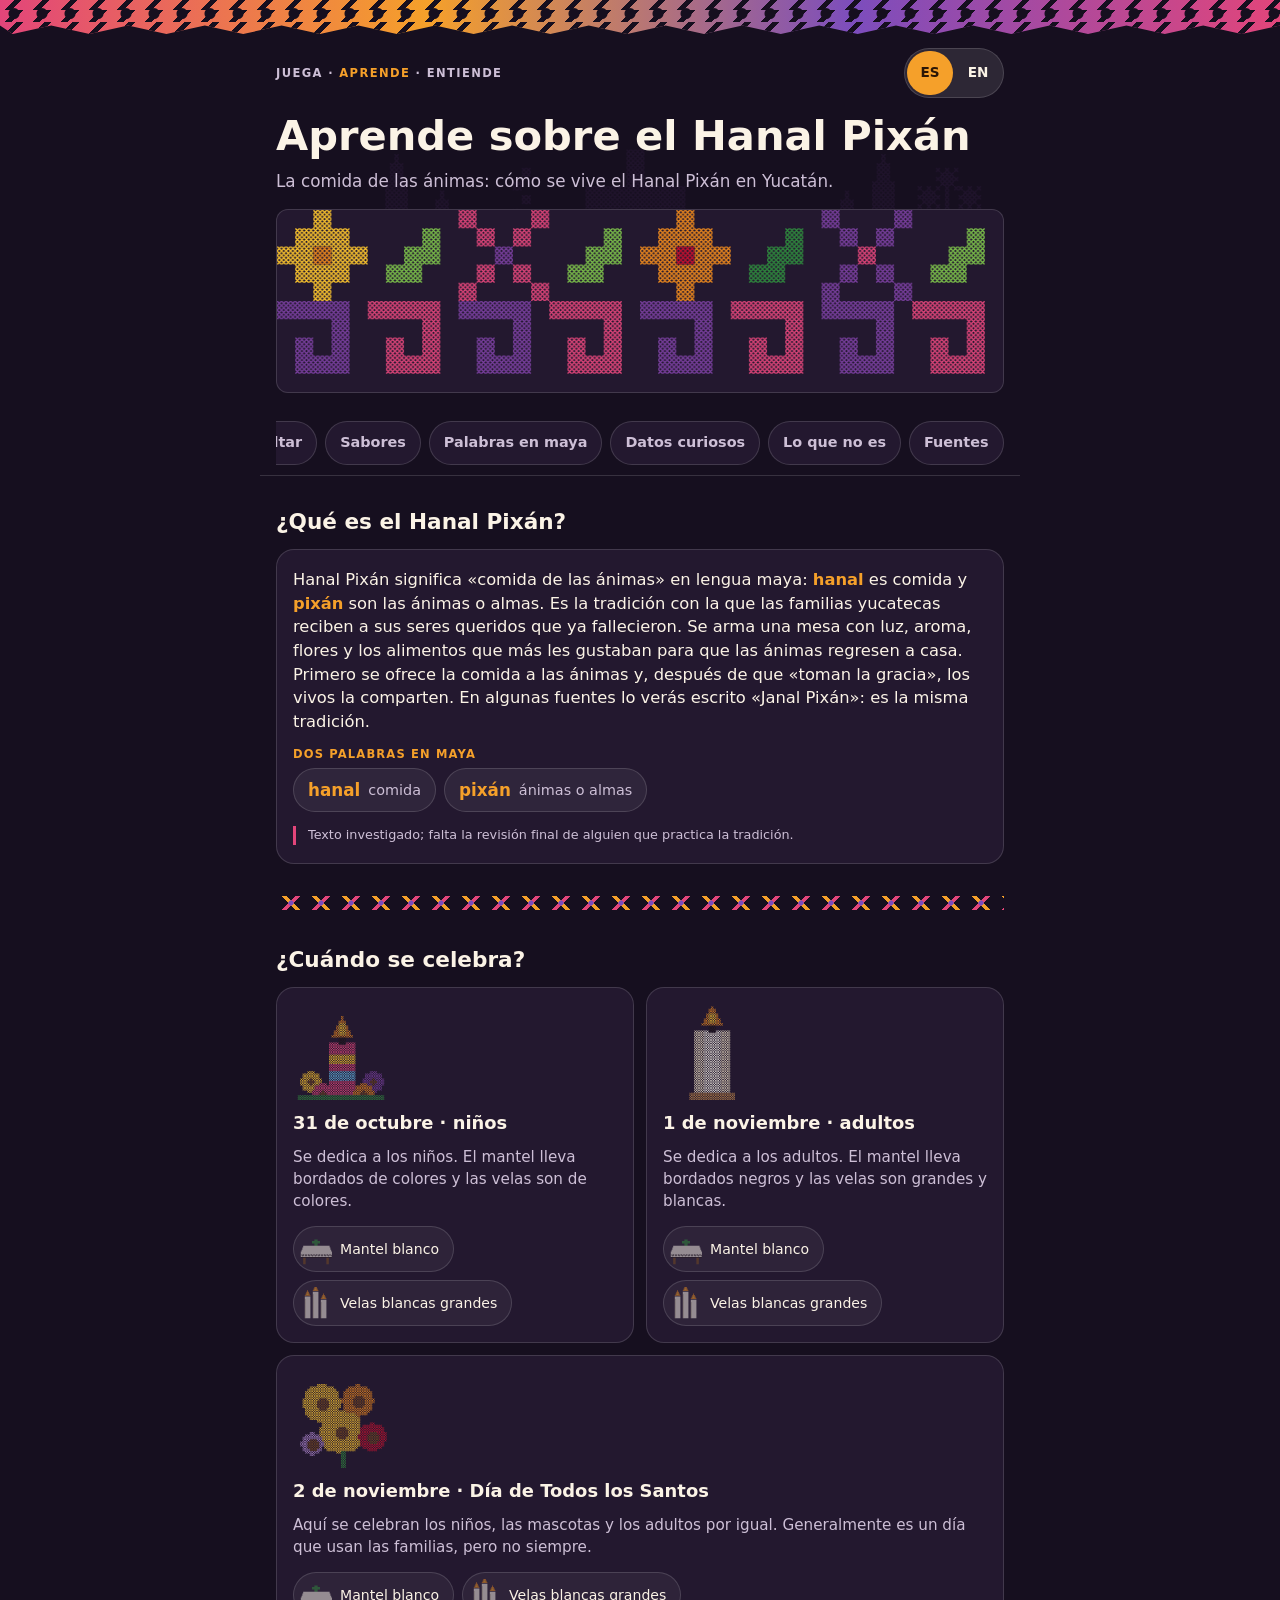
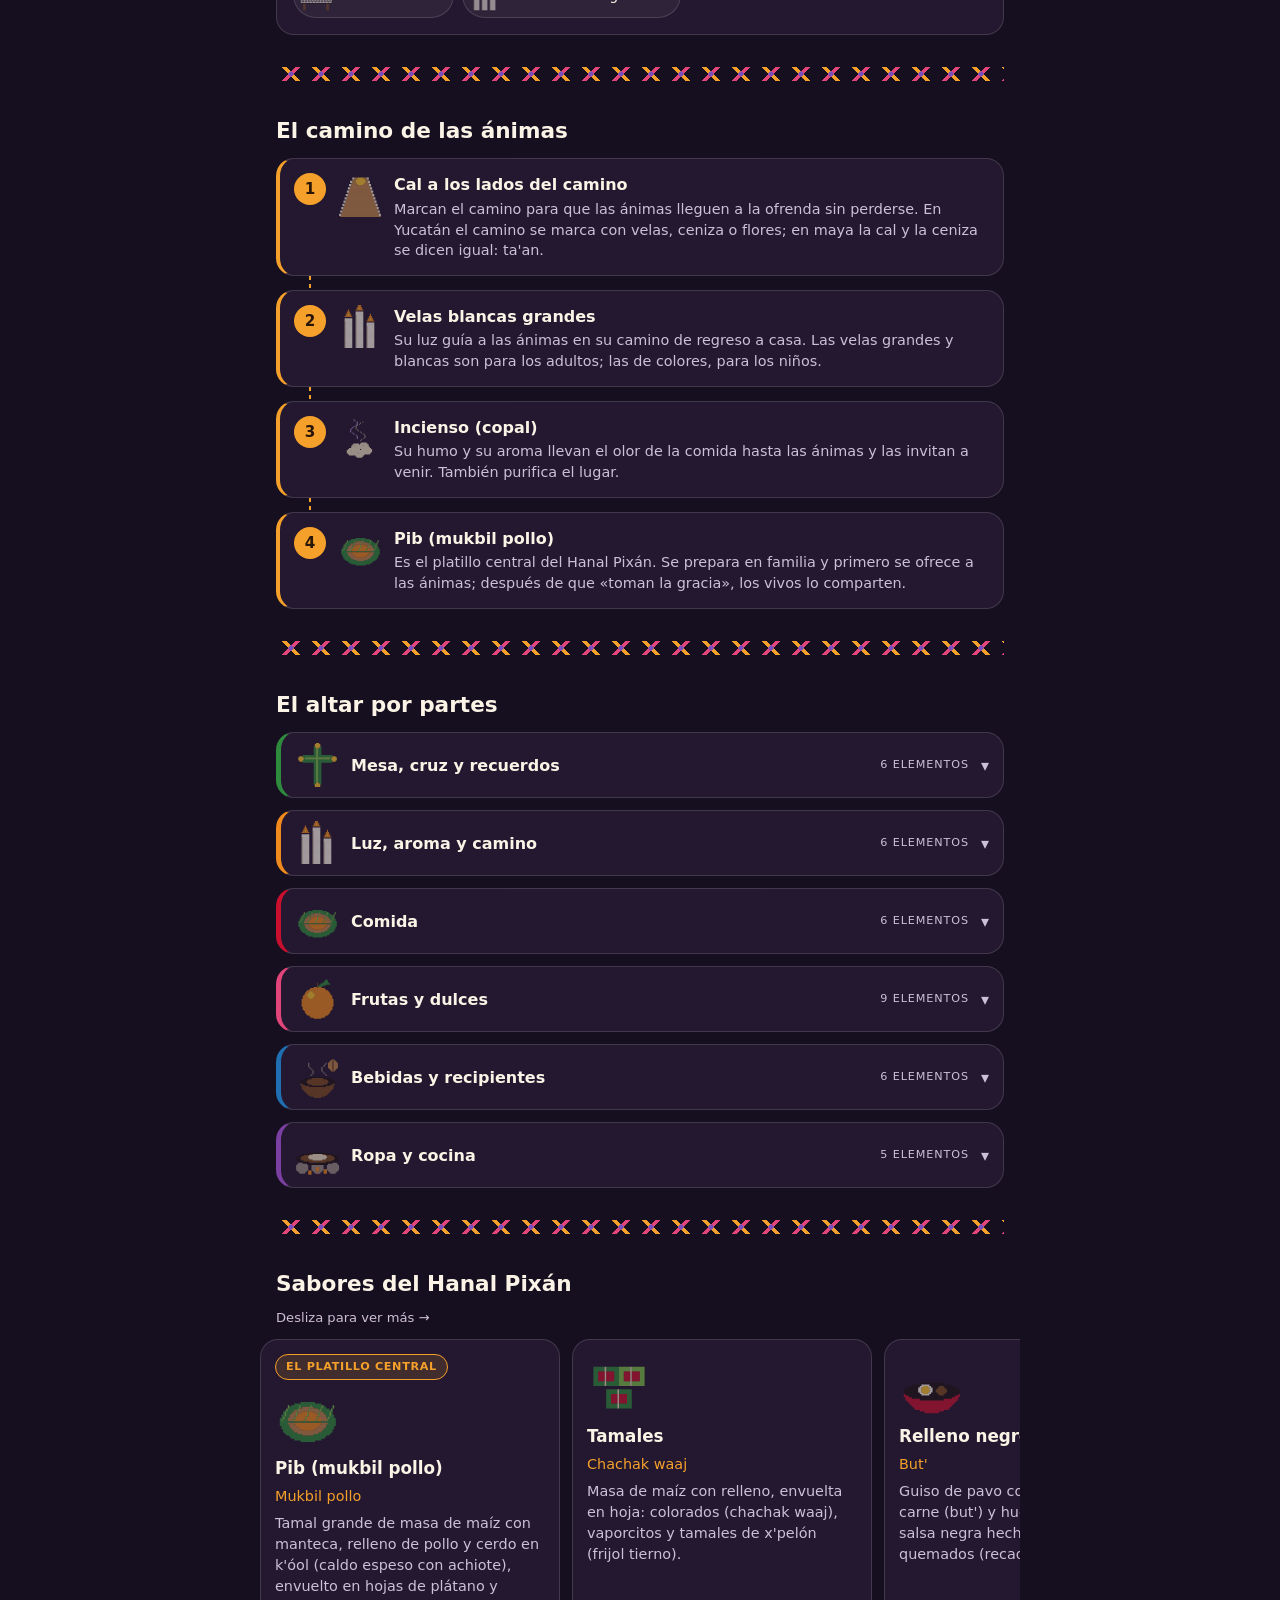
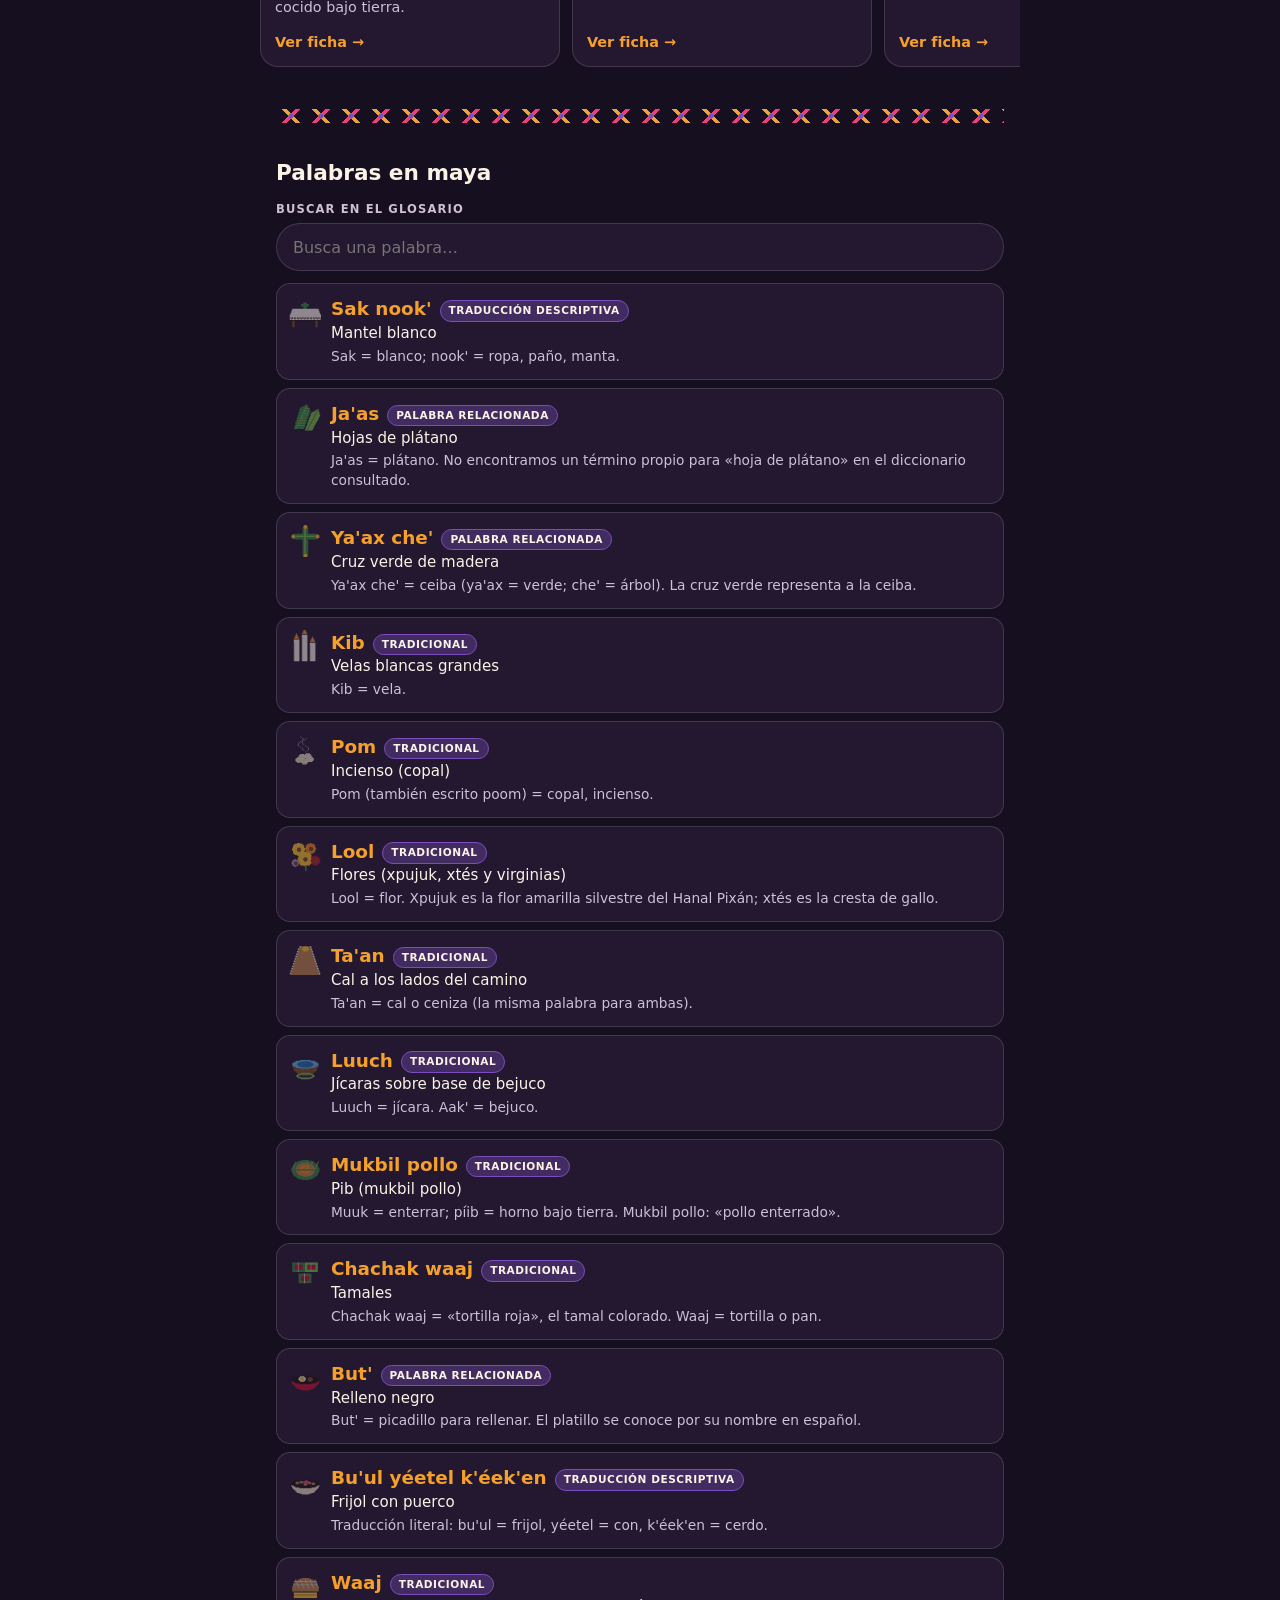
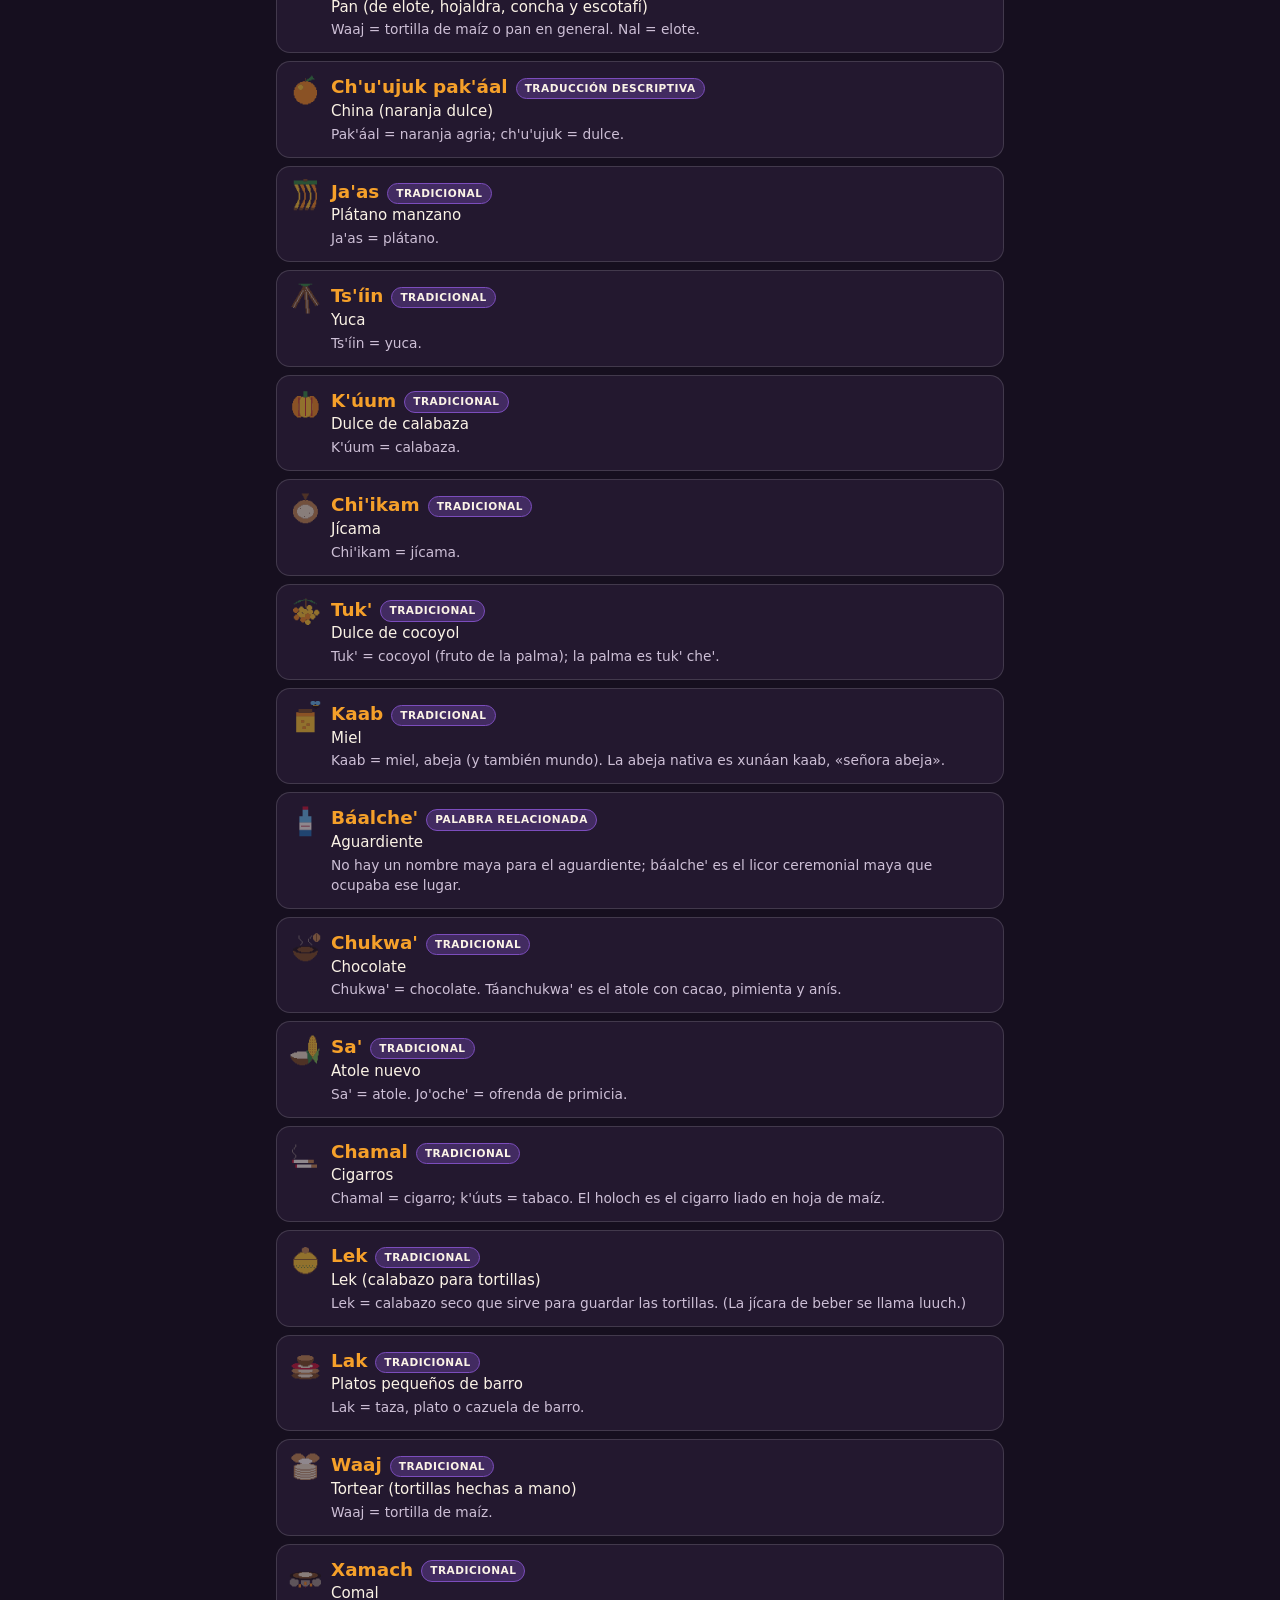
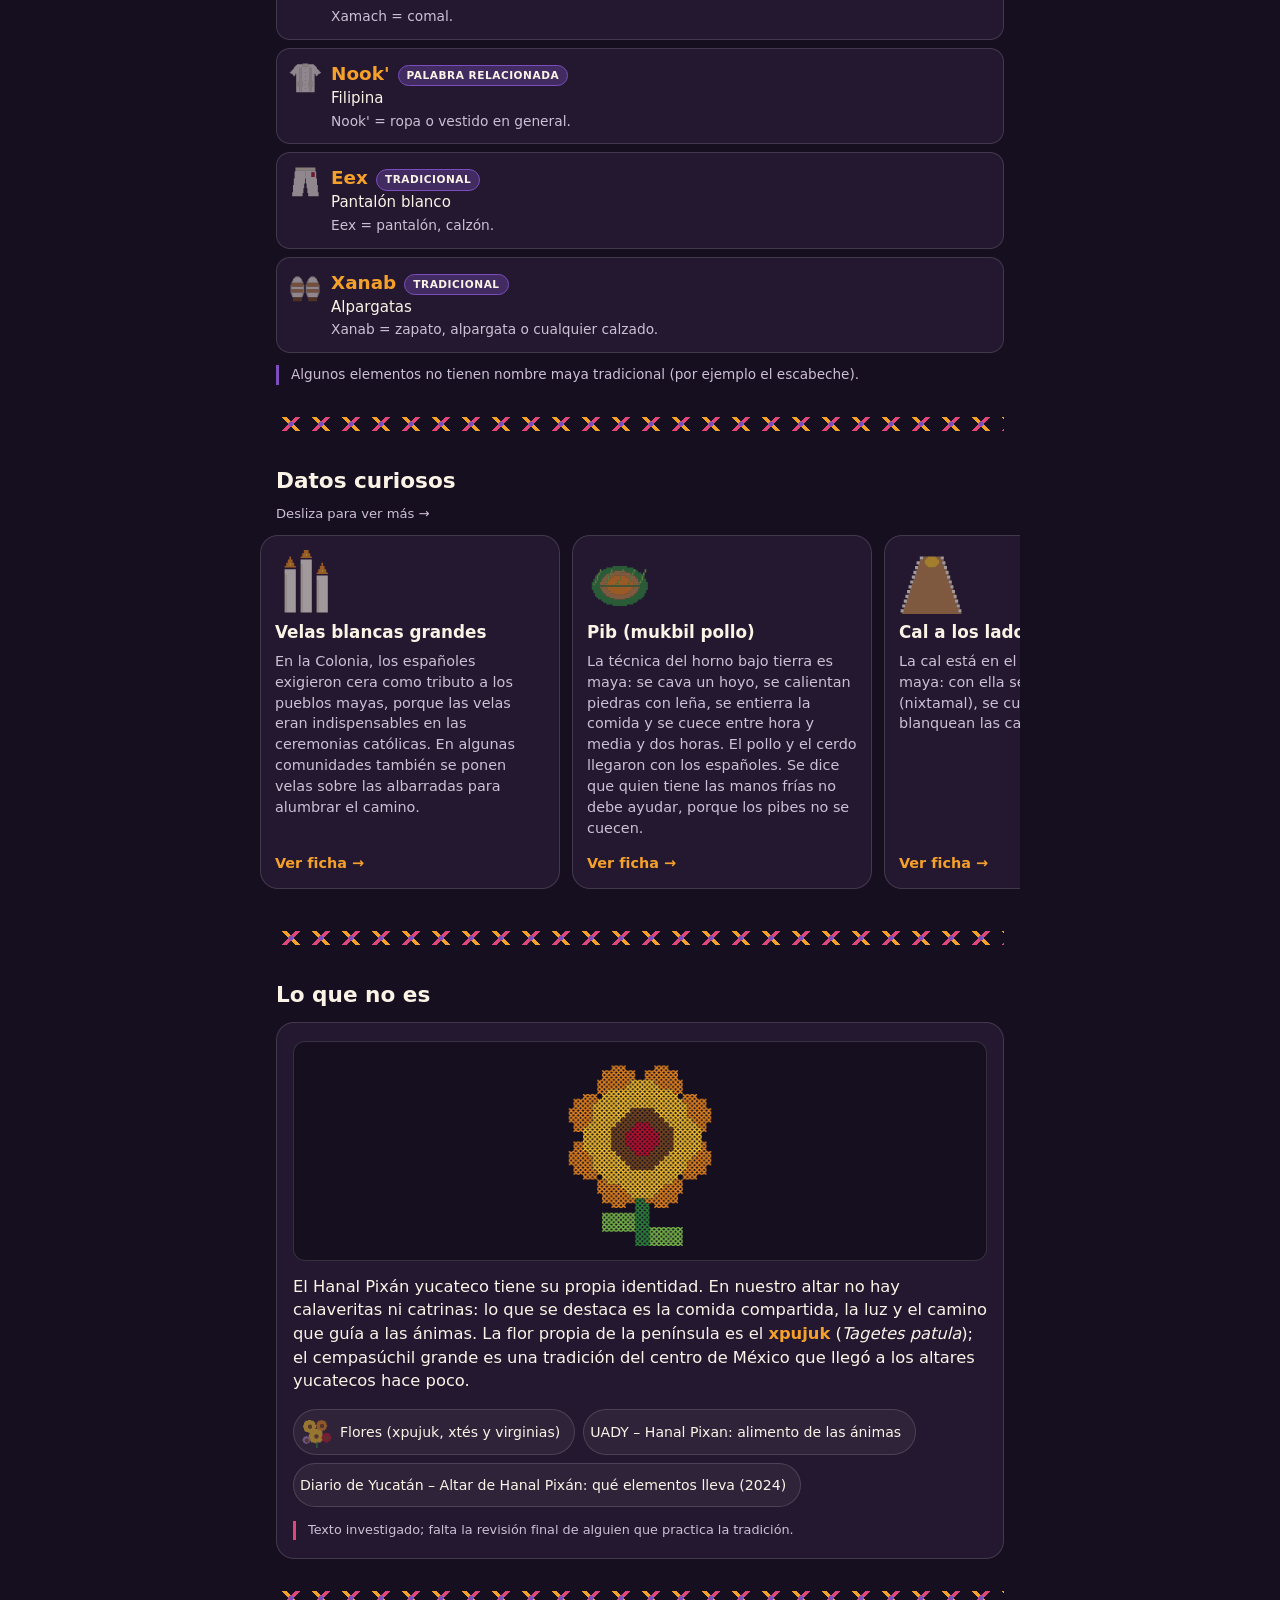
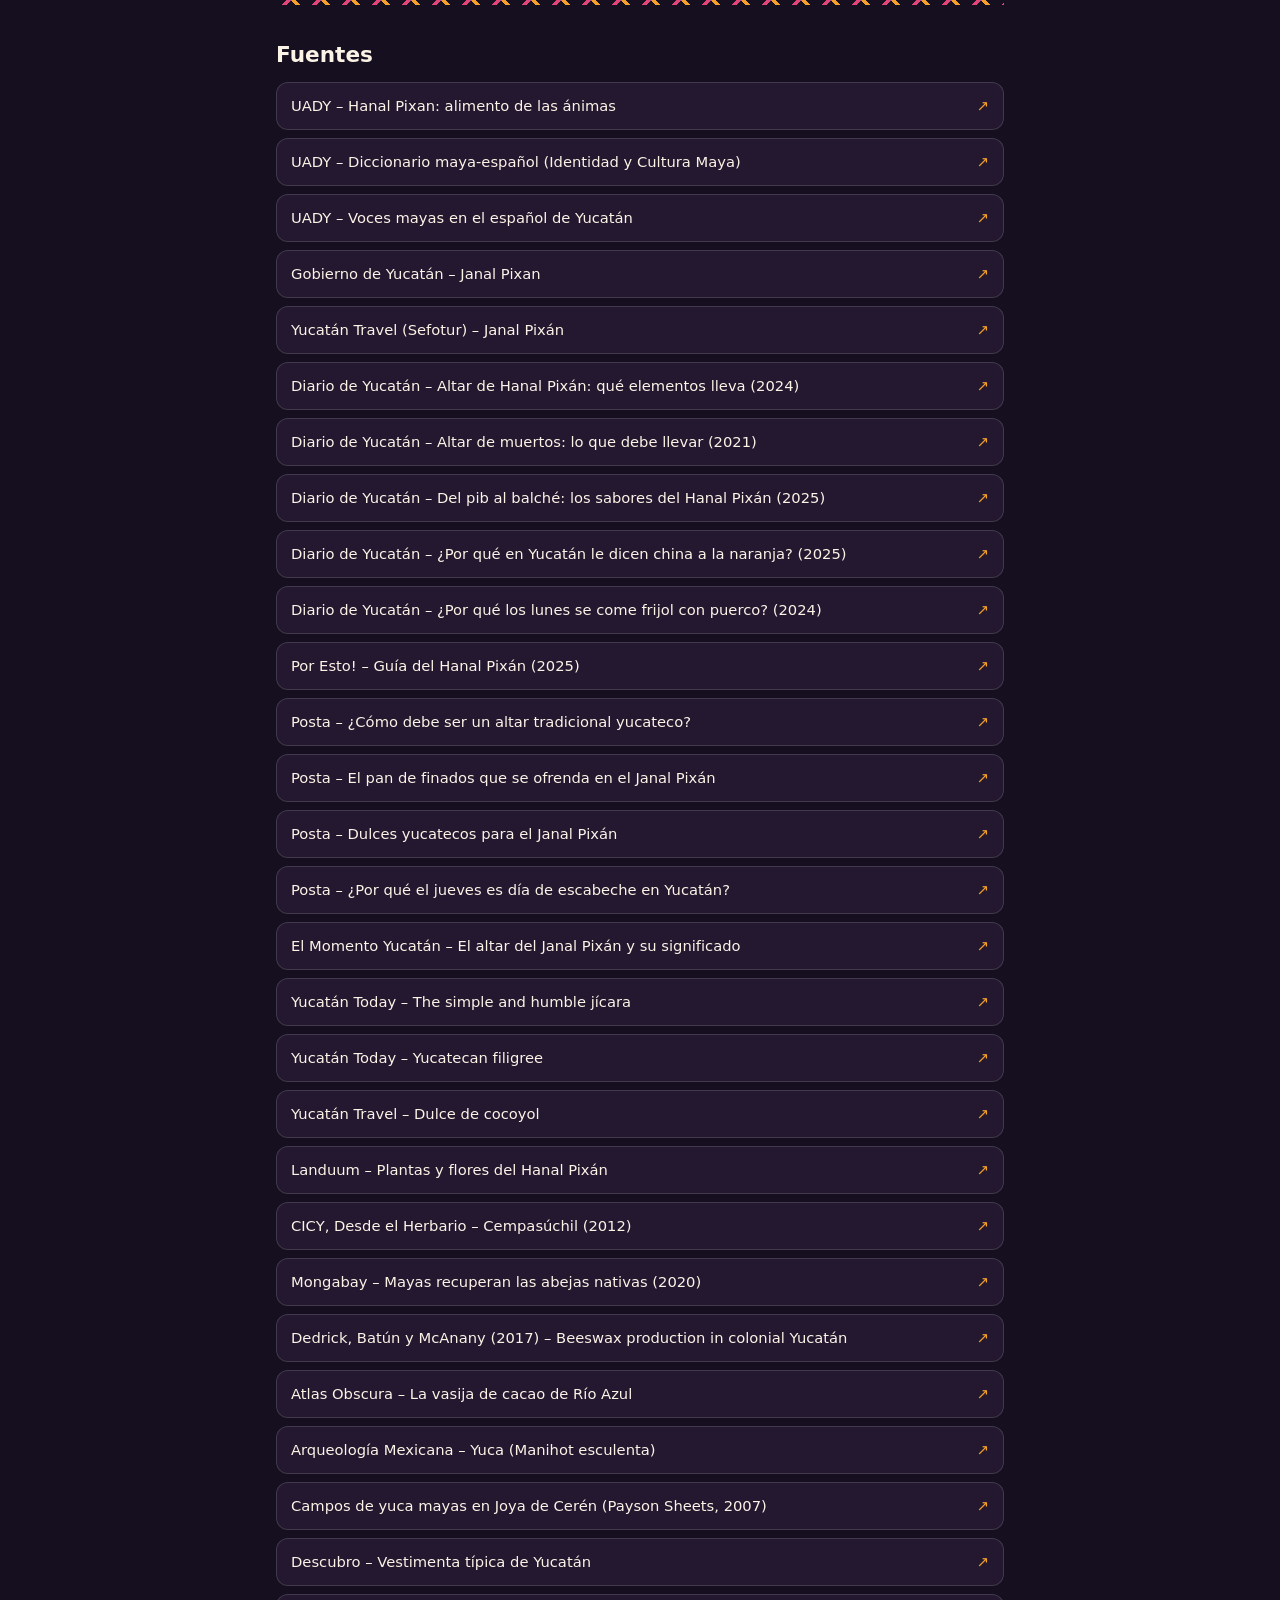
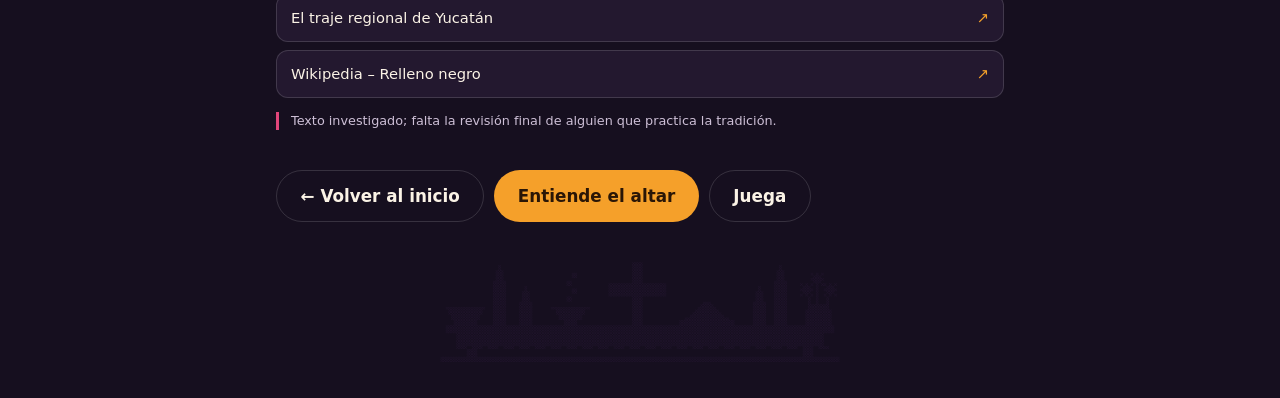
==== commit db50a5b4: "Aprende: tercera fecha 2 de noviembre (Dia de Todos los Santos), revisada por practicantes" ====
--- a/aprende/index.html
+++ b/aprende/index.html
@@ -80,6 +80,12 @@
           <h3 data-t="fecha1">1 de noviembre · adultos</h3>
           <p data-t="fecha1Texto"></p>
           <div class="chips" data-chips="adultos"></div>
+        </article>
+        <article class="fecha">
+          <img class="fecha-svg" data-img="santos" src="img/iconos/flores.svg" alt="" loading="lazy">
+          <h3 data-t="fecha2">2 de noviembre · Día de Todos los Santos</h3>
+          <p data-t="fecha2Texto"></p>
+          <div class="chips" data-chips="santos"></div>
         </article>
       </div>
     </section>
--- a/aprende/css/aprende.css
+++ b/aprende/css/aprende.css
@@ -291,9 +291,13 @@
   background-clip: content-box;
 }
 
-/* ---------- Fechas (31 oct / 1 nov) ---------- */
+/* ---------- Fechas (31 oct / 1 nov / 2 nov) ---------- */
 .fechas { display: grid; gap: 12px; }
-@media (min-width: 560px) { .fechas { grid-template-columns: 1fr 1fr; } }
+@media (min-width: 560px) {
+  .fechas { grid-template-columns: 1fr 1fr; }
+  /* La tercera fecha (2 de noviembre) ocupa todo el ancho */
+  .fechas > .fecha:nth-child(3) { grid-column: 1 / -1; }
+}
 
 .fecha {
   display: flex;
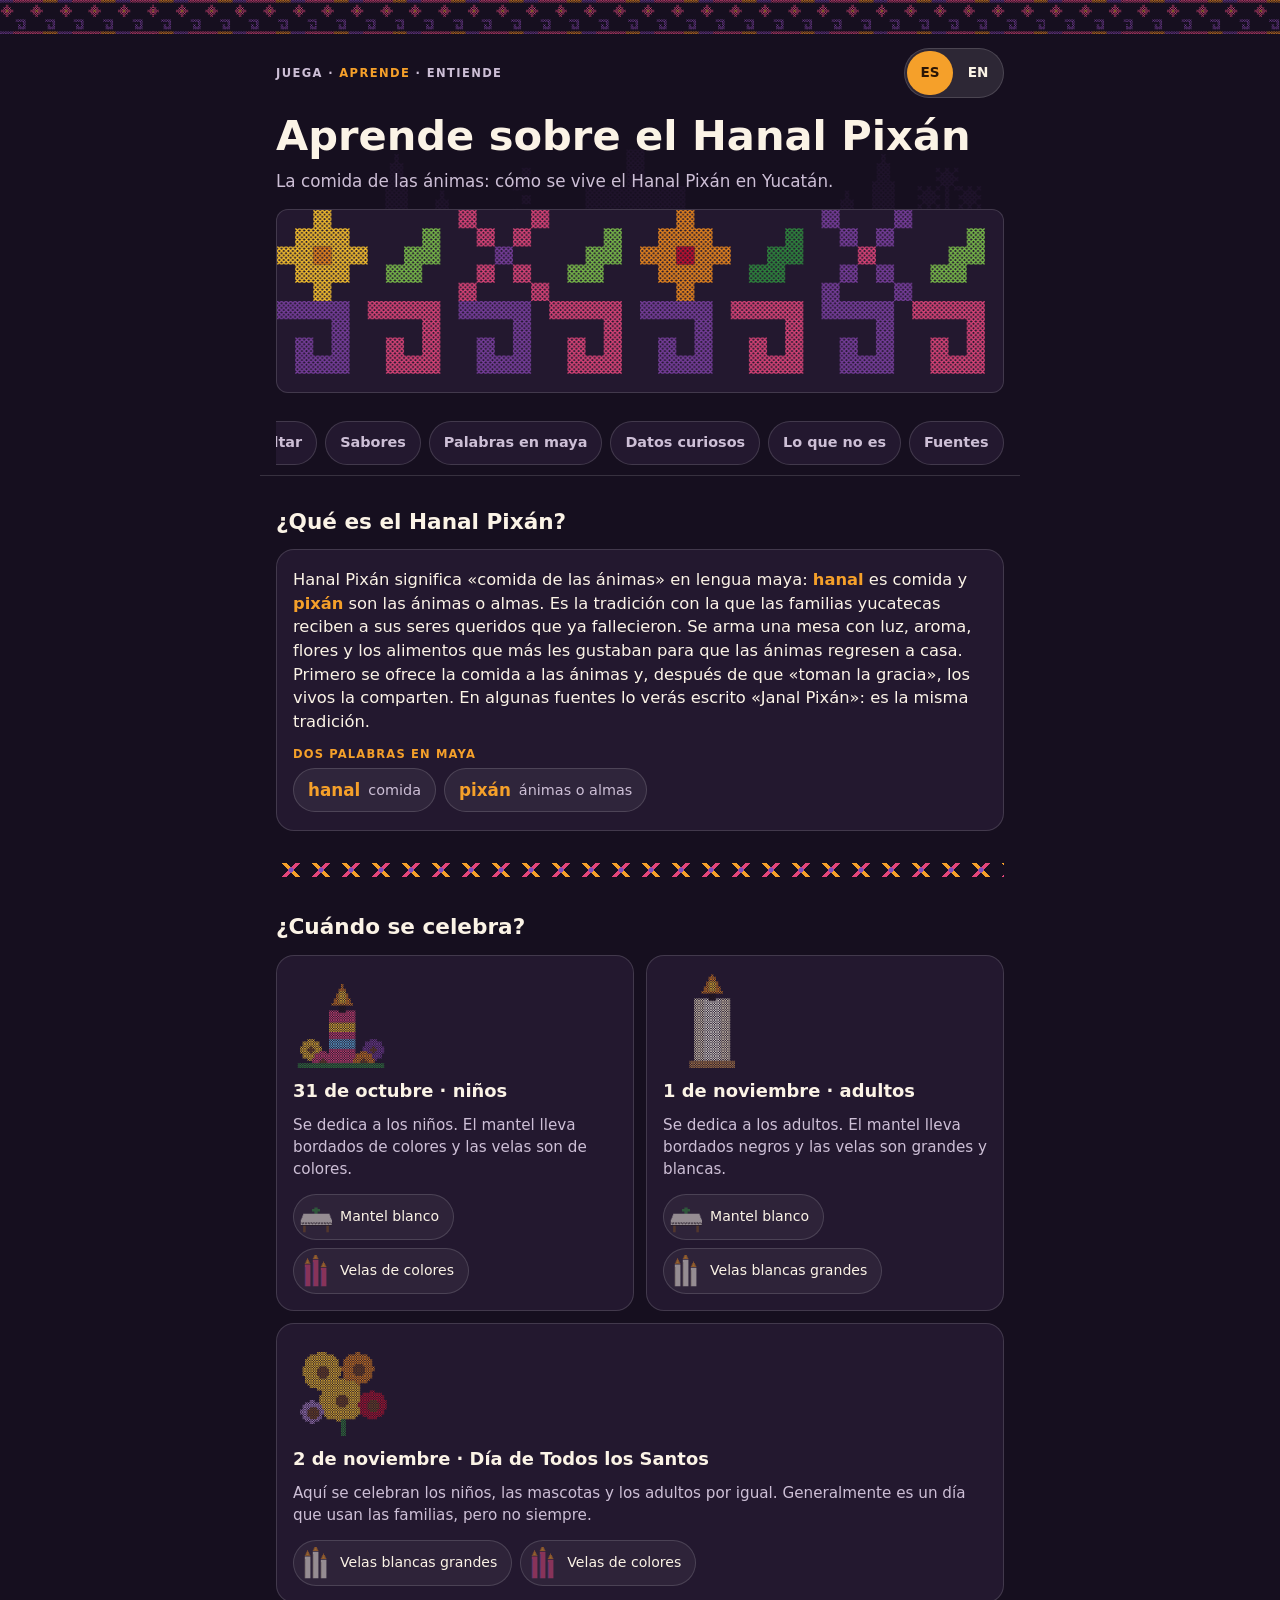
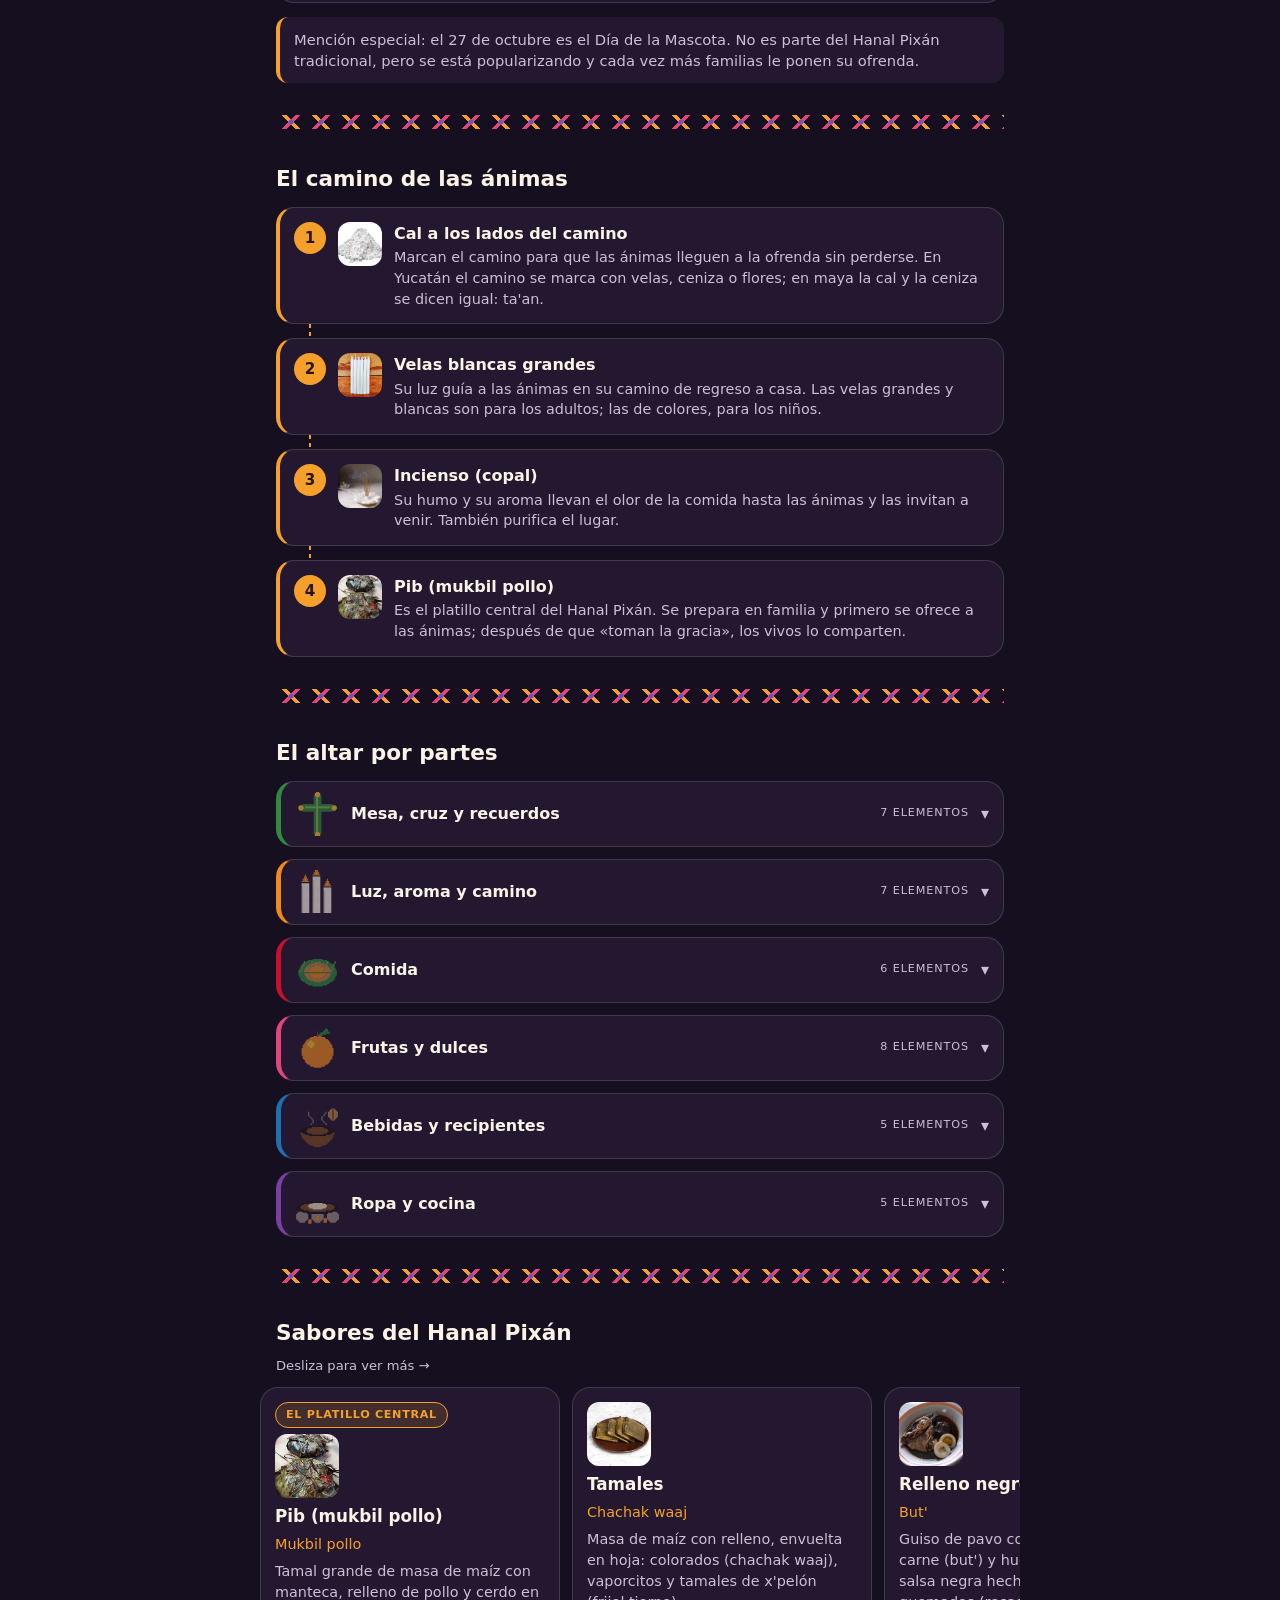
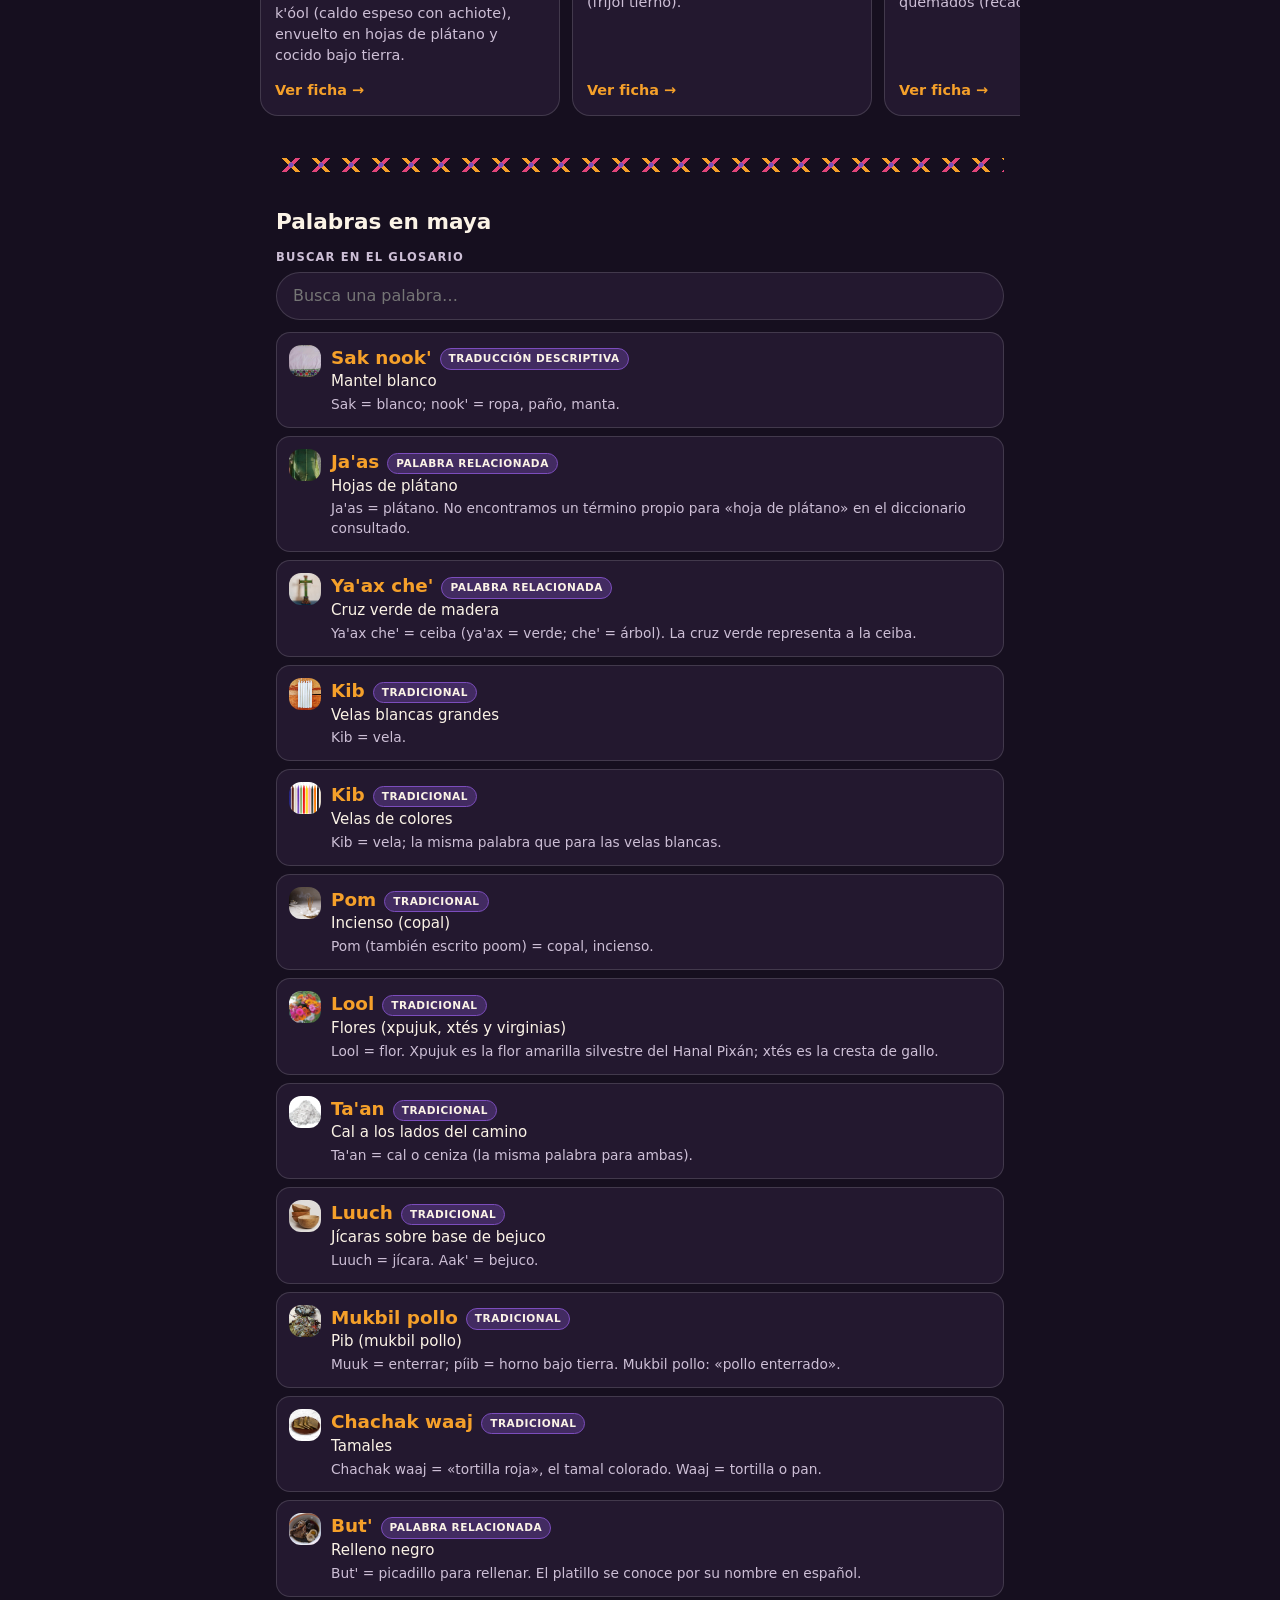
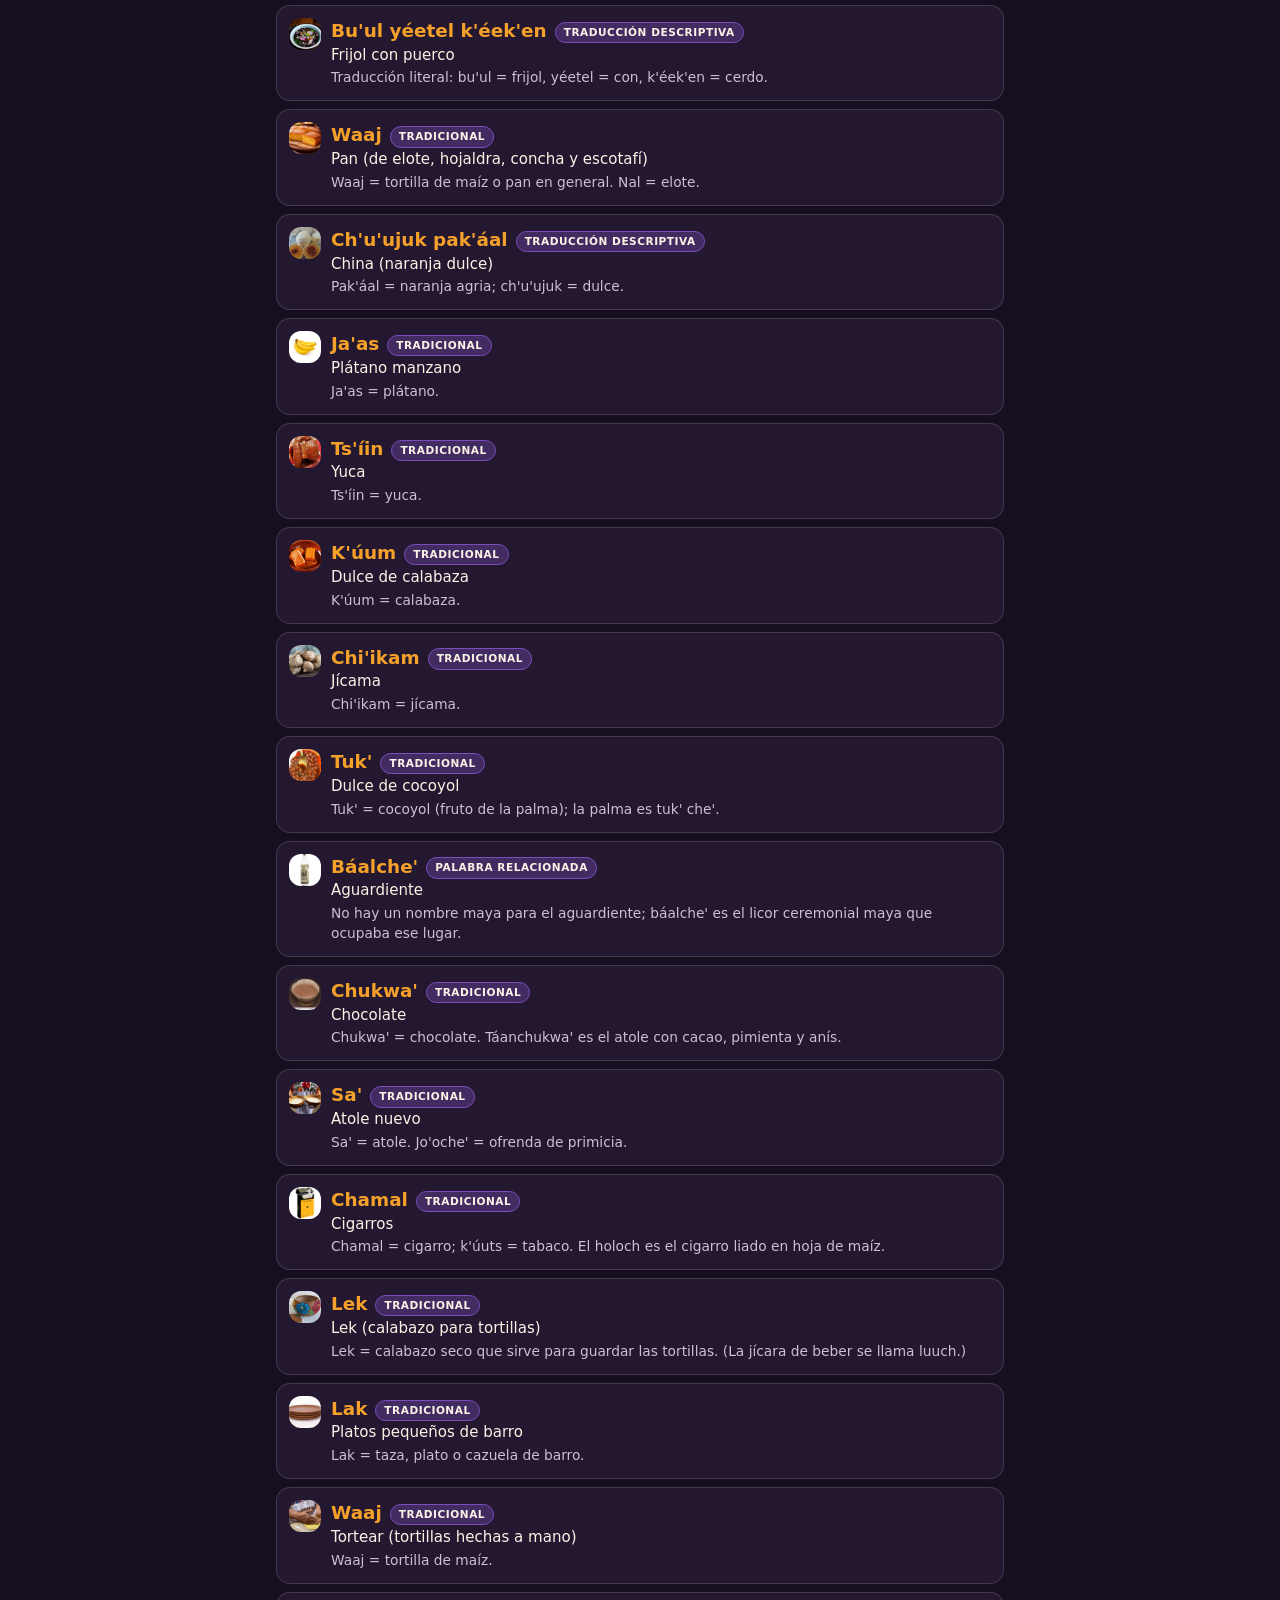
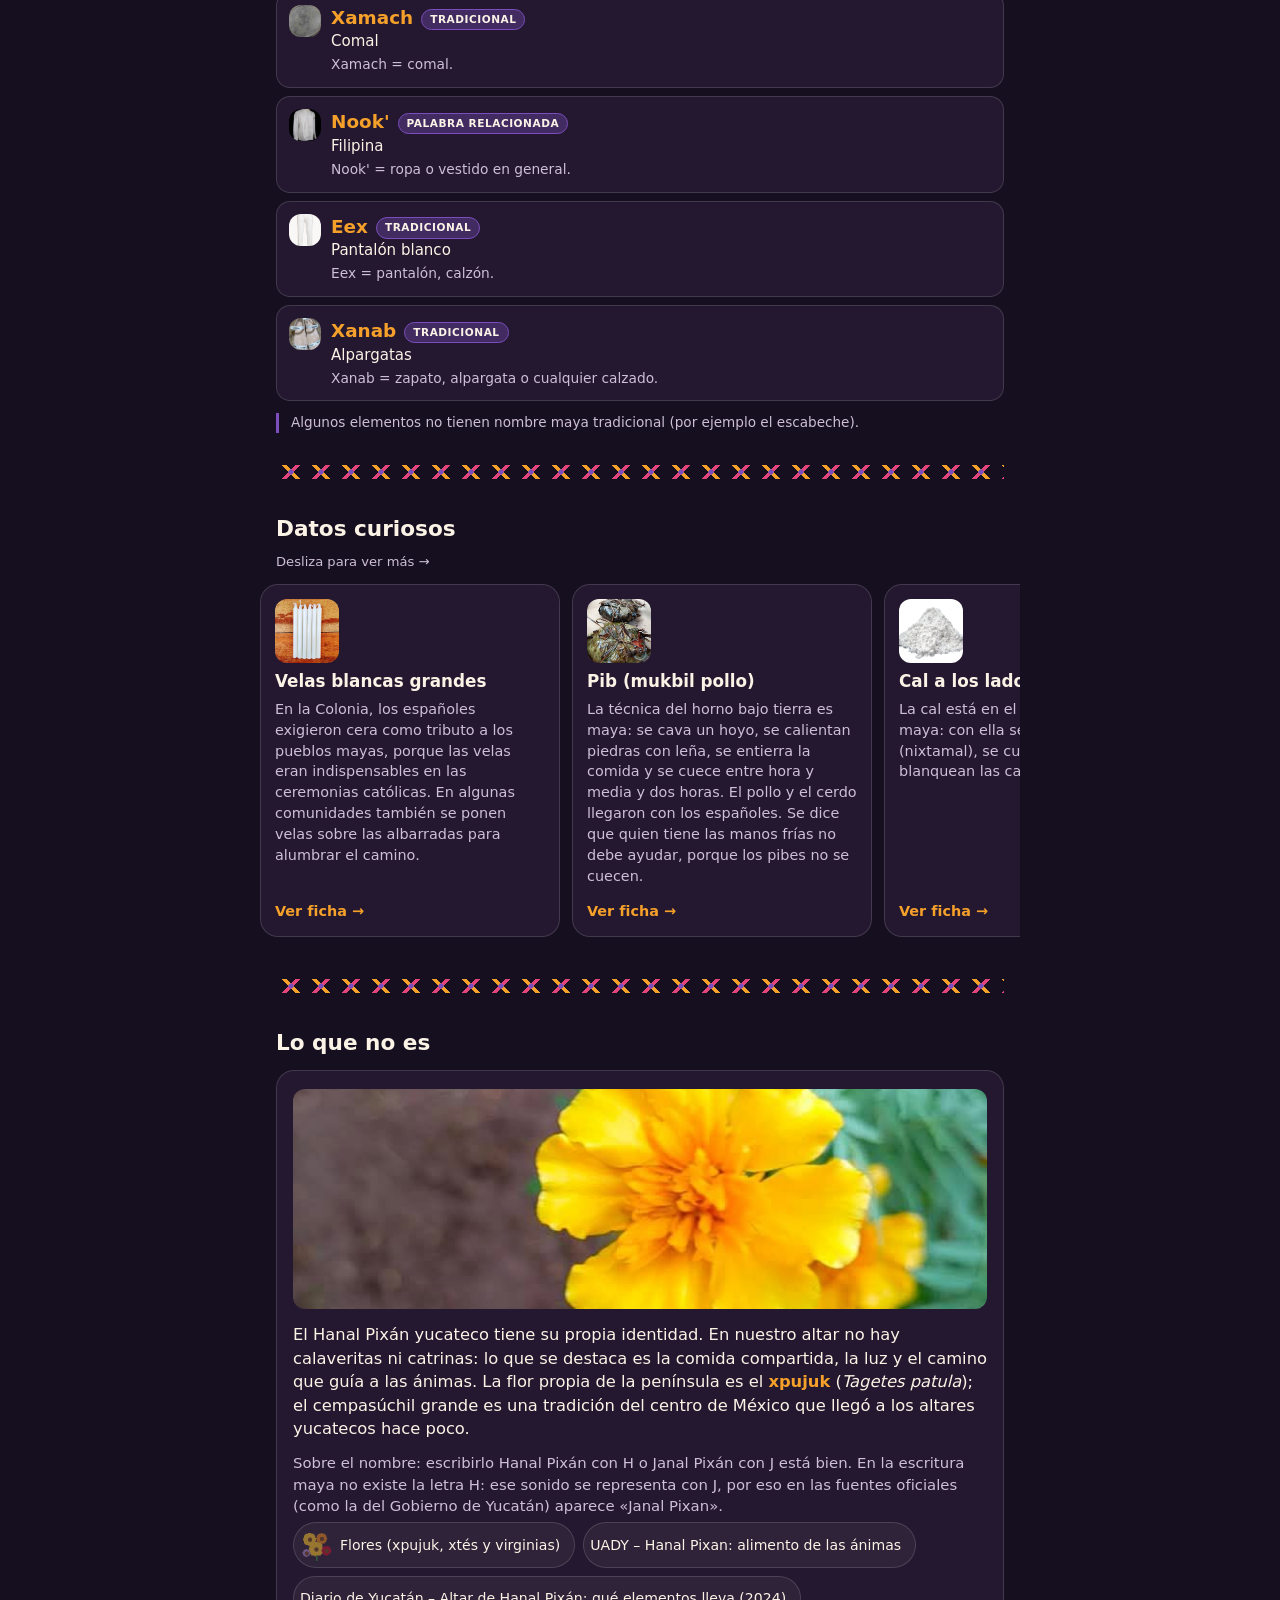
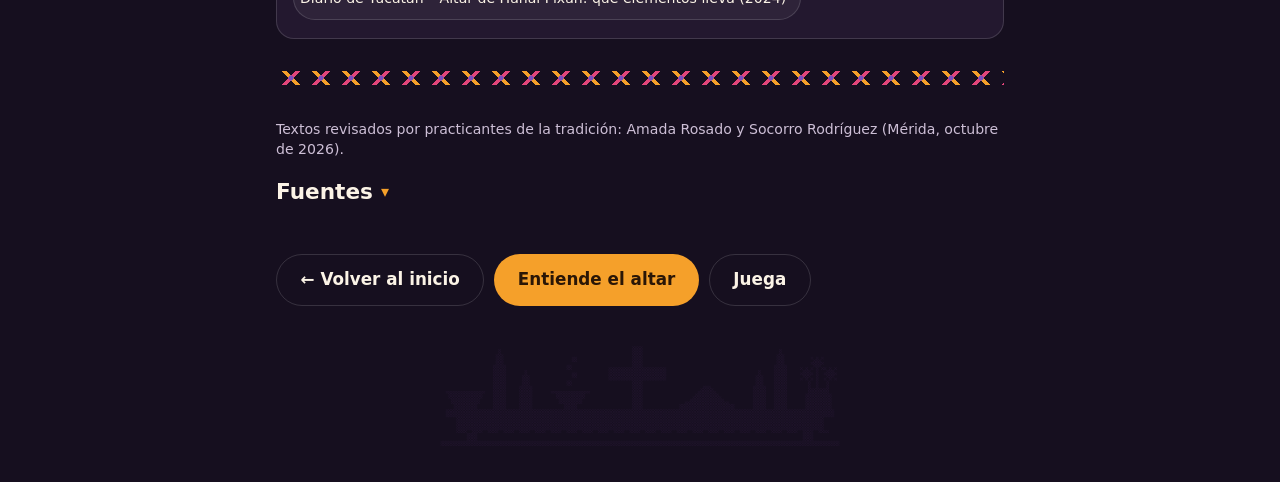
==== commit e350f12c: "Aprende: fotos del altar, velas por fecha, verificacion y franja de bordado - 38 fotos reales en apr" ====
--- a/aprende/index.html
+++ b/aprende/index.html
@@ -6,10 +6,10 @@
   <meta name="theme-color" content="#160f1f">
   <meta name="description" content="Aprende qué es el Hanal Pixán de Yucatán: cuándo se celebra, cómo se arma el altar, qué se come y las palabras en maya.">
   <title>Aprende · Hanal Pixán</title>
-  <link rel="stylesheet" href="css/aprende.css">
+  <link rel="stylesheet" href="css/aprende.css?v=4">
 </head>
 <body>
-  <div class="papel-picado" aria-hidden="true"></div>
+  <div class="franja-bordado" aria-hidden="true"></div>
 
   <noscript>
     <div class="noscript-aviso">
@@ -88,6 +88,7 @@
           <div class="chips" data-chips="santos"></div>
         </article>
       </div>
+      <p class="nota-mascota" data-t="notaMascota"></p>
     </section>
 
     <div class="separador-cruz" aria-hidden="true"></div>
@@ -143,6 +144,7 @@
       <h2 data-t="noEsTitulo">Lo que no es</h2>
       <div class="tarjeta" id="tarjeta-no-es">
         <p class="parrafo" data-t-html="textoC"></p>
+        <p class="nota-hj" data-t="notaHJ"></p>
         <div class="chips" id="no-es-chips"></div>
         <p class="borrador" data-aviso hidden></p>
       </div>
@@ -150,10 +152,13 @@
 
     <div class="separador-cruz" aria-hidden="true"></div>
 
-    <!-- 10) Fuentes -->
+    <!-- 10) Fuentes (colapsadas: solo se abren si el usuario quiere) -->
     <section class="seccion" id="fuentes">
-      <h2 data-t="fuentesTitulo">Fuentes</h2>
-      <ul class="fuentes-lista" id="fuentes-lista"></ul>
+      <p class="verif-por" data-t="verifPor"></p>
+      <details class="fuentes-detalle">
+        <summary data-t="fuentesTitulo">Fuentes</summary>
+        <ul class="fuentes-lista" id="fuentes-lista"></ul>
+      </details>
       <p class="borrador" data-aviso hidden></p>
     </section>
 
@@ -166,7 +171,8 @@
     </footer>
   </main>
 
-  <script src="js/textos.js"></script>
-  <script src="js/aprende.js"></script>
+  <!-- ?v=N evita la caché del navegador: al cambiar textos.js, aprende.js o aprende.css, sube el número -->
+  <script src="js/textos.js?v=3"></script>
+  <script src="js/aprende.js?v=3"></script>
 </body>
 </html>
--- a/aprende/css/aprende.css
+++ b/aprende/css/aprende.css
@@ -46,14 +46,10 @@
 }
 @media (min-width: 900px) { main { max-width: 760px; } }
 
-/* ---------- Franja de papel picado (CSS puro) ---------- */
-.papel-picado {
+/* ---------- Franja de bordado yucateco (punto de cruz) ---------- */
+.franja-bordado {
   height: 34px;
-  background:
-    radial-gradient(circle at 50% 40%, var(--fondo) 5px, transparent 6px) 0 0 / 28px 34px,
-    linear-gradient(135deg, transparent 40%, var(--fondo) 41% 59%, transparent 60%) 0 22px / 28px 12px,
-    linear-gradient(90deg, var(--rosa), var(--naranja), var(--morado), var(--rosa));
-  clip-path: polygon(0 0, 100% 0, 100% 75%, 97% 100%, 94% 75%, 91% 100%, 88% 75%, 85% 100%, 82% 75%, 79% 100%, 76% 75%, 73% 100%, 70% 75%, 67% 100%, 64% 75%, 61% 100%, 58% 75%, 55% 100%, 52% 75%, 49% 100%, 46% 75%, 43% 100%, 40% 75%, 37% 100%, 34% 75%, 31% 100%, 28% 75%, 25% 100%, 22% 75%, 19% 100%, 16% 75%, 13% 100%, 10% 75%, 7% 100%, 4% 75%, 1% 100%, 0 75%);
+  background: url(../../img/bordado-franja.svg) repeat-x center / auto 34px;
 }
 
 /* ---------- Botones y píldoras ---------- */
@@ -312,6 +308,31 @@
 .fecha h3 { margin: 0; font-size: 1.12rem; }
 .fecha p { margin: 0; color: var(--texto-suave); font-size: 0.95rem; }
 
+/* Mención del Día de la Mascota (27 de octubre) */
+.nota-mascota {
+  margin: 14px 0 0;
+  padding: 12px 14px;
+  border-left: 4px solid var(--naranja);
+  background: var(--fondo-2);
+  border-radius: 12px;
+  color: var(--texto-suave);
+  font-size: 0.92rem;
+}
+
+/* Crédito de la revisión por practicantes */
+.verif-por {
+  margin: 0 0 10px;
+  color: var(--texto-suave);
+  font-size: 0.88rem;
+}
+
+/* Nota sobre el nombre (Hanal / Janal Pixán) */
+.nota-hj {
+  margin: 10px 0 0;
+  color: var(--texto-suave);
+  font-size: 0.93rem;
+}
+
 .chips { display: flex; flex-wrap: wrap; gap: 8px; margin-top: auto; padding-top: 4px; }
 .chip {
   display: inline-flex;
@@ -563,6 +584,23 @@
 .fuentes-lista a::after { content: "↗"; margin-left: auto; color: var(--naranja); }
 .fuentes-lista a:hover { border-color: var(--naranja); }
 
+/* La lista de fuentes está oculta hasta que el usuario la abre */
+.fuentes-detalle summary {
+  display: flex;
+  align-items: center;
+  gap: 8px;
+  min-height: 44px;
+  cursor: pointer;
+  list-style: none;
+  font-size: 1.35rem;
+  font-weight: 700;
+  color: var(--texto);
+}
+.fuentes-detalle summary::-webkit-details-marker { display: none; }
+.fuentes-detalle summary::after { content: "▾"; color: var(--naranja); font-size: 1rem; }
+.fuentes-detalle[open] summary::after { content: "▴"; }
+.fuentes-detalle[open] summary { margin-bottom: 12px; }
+
 .borrador {
   margin: 14px 0 0;
   padding-left: 12px;
